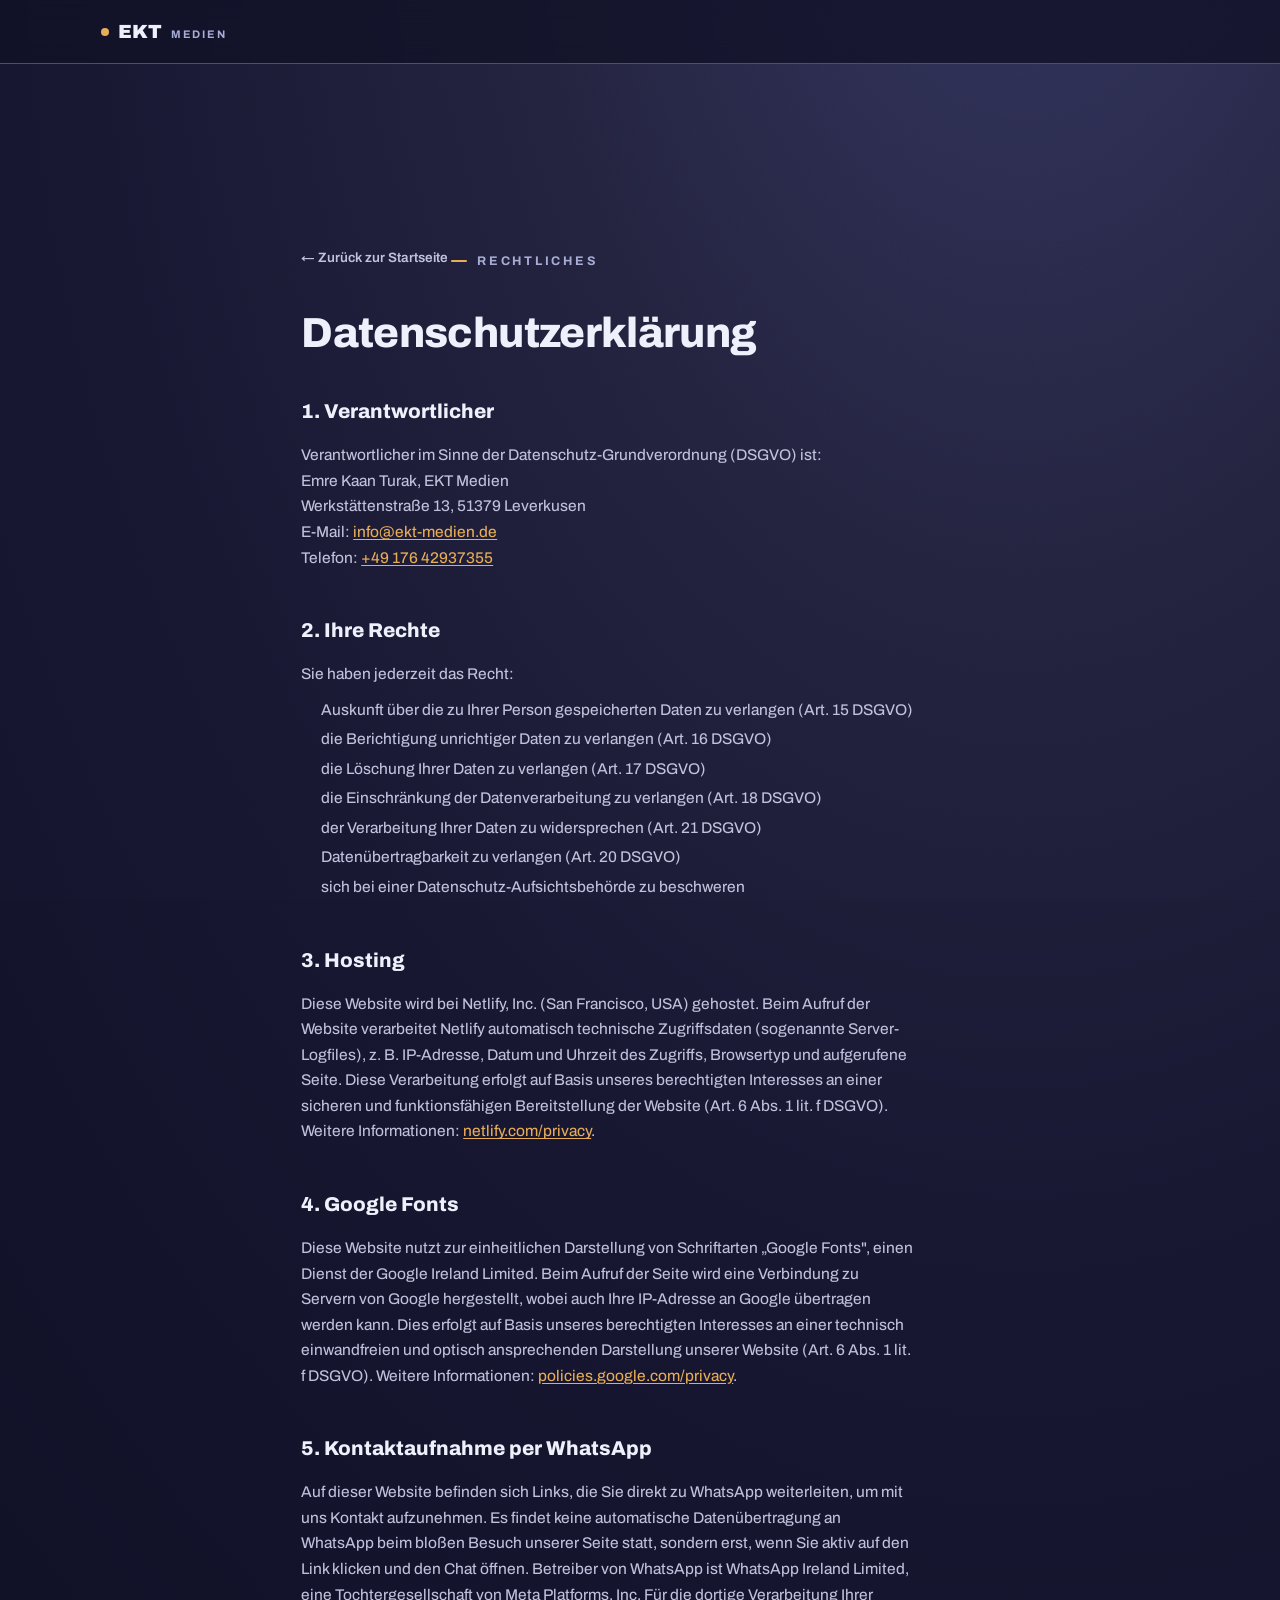
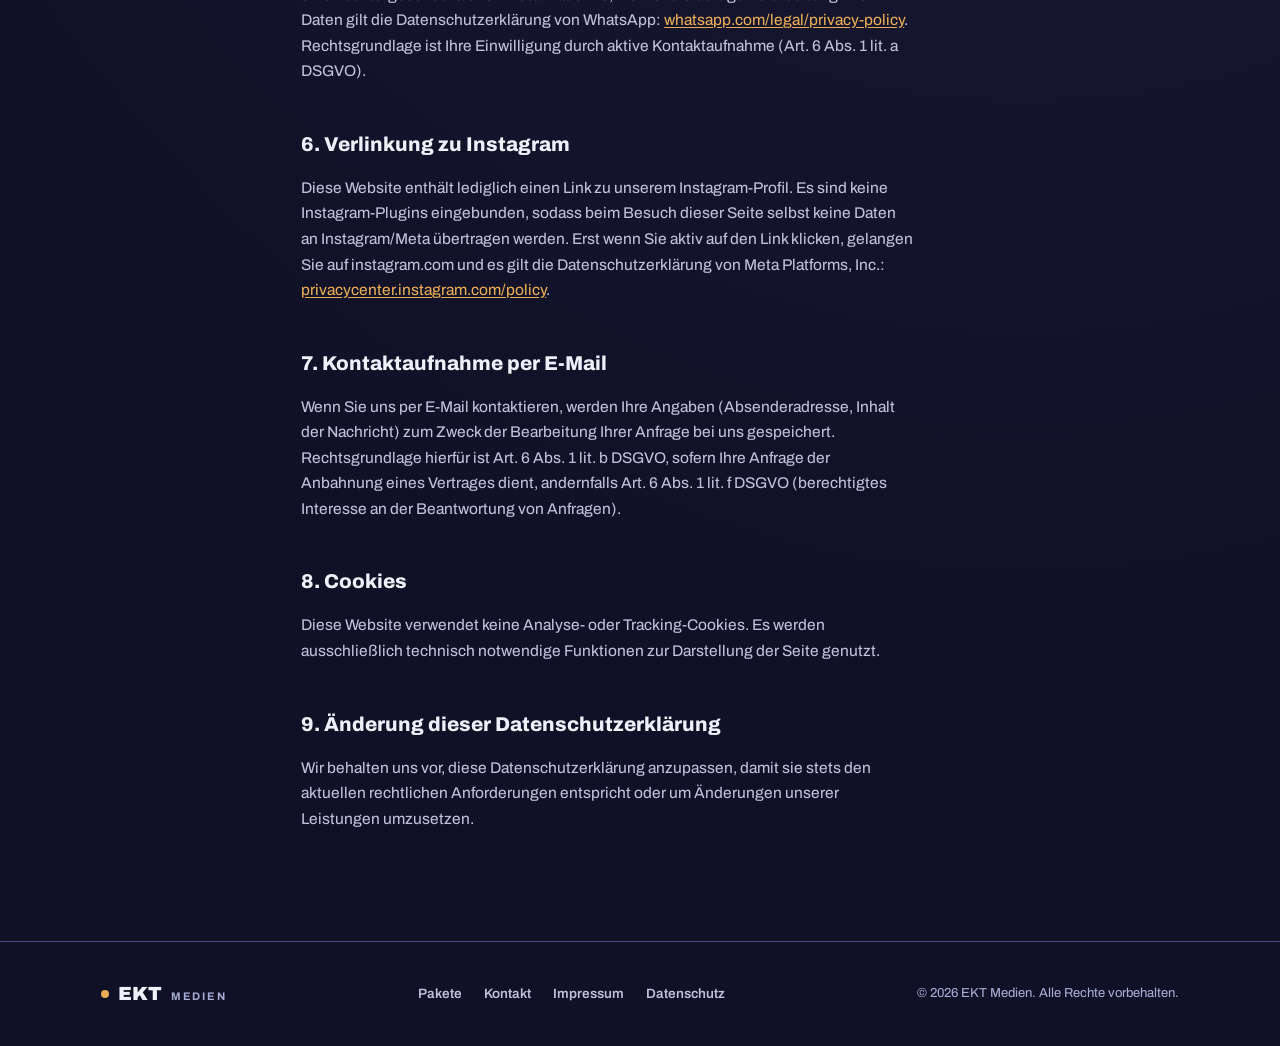
==== datenschutz.html @ eacb6e67 "Add Impressum and Datenschutzerklärung, compress videos Co-Authored-By: Claude Sonnet 5 <noreply@ant" ====
<!DOCTYPE html>
<html lang="de">
<head>
<meta charset="UTF-8">
<meta name="viewport" content="width=device-width, initial-scale=1">
<title>Datenschutzerklärung – EKT Medien</title>
<meta name="robots" content="noindex, follow">
<link rel="preconnect" href="https://fonts.googleapis.com">
<link rel="preconnect" href="https://fonts.gstatic.com" crossorigin>
<link href="https://fonts.googleapis.com/css2?family=Archivo:wght@400;440;500;600;700;800;900&family=Archivo+Expanded:wght@700;900&display=swap" rel="stylesheet">
<link rel="stylesheet" href="brand-tokens.css">
<link rel="stylesheet" href="styles.css">
</head>
<body class="brand-bg">

<nav class="nav">
  <div class="wrap">
    <a class="brand" href="index.html#top"><span class="dot"></span><span class="name">EKT</span><span class="sub">Medien</span></a>
  </div>
</nav>

<main class="legal">
  <div class="wrap">
    <a class="back" href="index.html#top">← Zurück zur Startseite</a>
    <span class="kicker">Rechtliches</span>
    <h1 class="headline">Datenschutzerklärung</h1>

    <h2>1. Verantwortlicher</h2>
    <p>
      Verantwortlicher im Sinne der Datenschutz-Grundverordnung (DSGVO) ist:<br>
      Emre Kaan Turak, EKT Medien<br>
      Werkstättenstraße 13, 51379 Leverkusen<br>
      E-Mail: <a class="inline" href="mailto:info@ekt-medien.de">info@ekt-medien.de</a><br>
      Telefon: <a class="inline" href="tel:+4917642937355">+49 176 42937355</a>
    </p>

    <h2>2. Ihre Rechte</h2>
    <p>Sie haben jederzeit das Recht:</p>
    <ul>
      <li>Auskunft über die zu Ihrer Person gespeicherten Daten zu verlangen (Art. 15 DSGVO)</li>
      <li>die Berichtigung unrichtiger Daten zu verlangen (Art. 16 DSGVO)</li>
      <li>die Löschung Ihrer Daten zu verlangen (Art. 17 DSGVO)</li>
      <li>die Einschränkung der Datenverarbeitung zu verlangen (Art. 18 DSGVO)</li>
      <li>der Verarbeitung Ihrer Daten zu widersprechen (Art. 21 DSGVO)</li>
      <li>Datenübertragbarkeit zu verlangen (Art. 20 DSGVO)</li>
      <li>sich bei einer Datenschutz-Aufsichtsbehörde zu beschweren</li>
    </ul>

    <h2>3. Hosting</h2>
    <p>
      Diese Website wird bei Netlify, Inc. (San Francisco, USA) gehostet. Beim Aufruf der Website verarbeitet Netlify automatisch technische Zugriffsdaten (sogenannte Server-Logfiles), z. B. IP-Adresse, Datum und Uhrzeit des Zugriffs, Browsertyp und aufgerufene Seite. Diese Verarbeitung erfolgt auf Basis unseres berechtigten Interesses an einer sicheren und funktionsfähigen Bereitstellung der Website (Art. 6 Abs. 1 lit. f DSGVO). Weitere Informationen: <a class="inline" href="https://www.netlify.com/privacy/" target="_blank" rel="noopener">netlify.com/privacy</a>.
    </p>

    <h2>4. Google Fonts</h2>
    <p>
      Diese Website nutzt zur einheitlichen Darstellung von Schriftarten „Google Fonts", einen Dienst der Google Ireland Limited. Beim Aufruf der Seite wird eine Verbindung zu Servern von Google hergestellt, wobei auch Ihre IP-Adresse an Google übertragen werden kann. Dies erfolgt auf Basis unseres berechtigten Interesses an einer technisch einwandfreien und optisch ansprechenden Darstellung unserer Website (Art. 6 Abs. 1 lit. f DSGVO). Weitere Informationen: <a class="inline" href="https://policies.google.com/privacy" target="_blank" rel="noopener">policies.google.com/privacy</a>.
    </p>

    <h2>5. Kontaktaufnahme per WhatsApp</h2>
    <p>
      Auf dieser Website befinden sich Links, die Sie direkt zu WhatsApp weiterleiten, um mit uns Kontakt aufzunehmen. Es findet keine automatische Datenübertragung an WhatsApp beim bloßen Besuch unserer Seite statt, sondern erst, wenn Sie aktiv auf den Link klicken und den Chat öffnen. Betreiber von WhatsApp ist WhatsApp Ireland Limited, eine Tochtergesellschaft von Meta Platforms, Inc. Für die dortige Verarbeitung Ihrer Daten gilt die Datenschutzerklärung von WhatsApp: <a class="inline" href="https://www.whatsapp.com/legal/privacy-policy" target="_blank" rel="noopener">whatsapp.com/legal/privacy-policy</a>. Rechtsgrundlage ist Ihre Einwilligung durch aktive Kontaktaufnahme (Art. 6 Abs. 1 lit. a DSGVO).
    </p>

    <h2>6. Verlinkung zu Instagram</h2>
    <p>
      Diese Website enthält lediglich einen Link zu unserem Instagram-Profil. Es sind keine Instagram-Plugins eingebunden, sodass beim Besuch dieser Seite selbst keine Daten an Instagram/Meta übertragen werden. Erst wenn Sie aktiv auf den Link klicken, gelangen Sie auf instagram.com und es gilt die Datenschutzerklärung von Meta Platforms, Inc.: <a class="inline" href="https://privacycenter.instagram.com/policy" target="_blank" rel="noopener">privacycenter.instagram.com/policy</a>.
    </p>

    <h2>7. Kontaktaufnahme per E-Mail</h2>
    <p>
      Wenn Sie uns per E-Mail kontaktieren, werden Ihre Angaben (Absenderadresse, Inhalt der Nachricht) zum Zweck der Bearbeitung Ihrer Anfrage bei uns gespeichert. Rechtsgrundlage hierfür ist Art. 6 Abs. 1 lit. b DSGVO, sofern Ihre Anfrage der Anbahnung eines Vertrages dient, andernfalls Art. 6 Abs. 1 lit. f DSGVO (berechtigtes Interesse an der Beantwortung von Anfragen).
    </p>

    <h2>8. Cookies</h2>
    <p>
      Diese Website verwendet keine Analyse- oder Tracking-Cookies. Es werden ausschließlich technisch notwendige Funktionen zur Darstellung der Seite genutzt.
    </p>

    <h2>9. Änderung dieser Datenschutzerklärung</h2>
    <p>
      Wir behalten uns vor, diese Datenschutzerklärung anzupassen, damit sie stets den aktuellen rechtlichen Anforderungen entspricht oder um Änderungen unserer Leistungen umzusetzen.
    </p>
  </div>
</main>

<footer>
  <div class="wrap">
    <a class="brand" href="index.html#top"><span class="dot"></span><span class="name">EKT</span><span class="sub">Medien</span></a>
    <nav>
      <a href="index.html#pakete">Pakete</a>
      <a href="index.html#kontakt">Kontakt</a>
      <a href="impressum.html">Impressum</a>
      <a href="datenschutz.html">Datenschutz</a>
    </nav>
    <span class="fine">© 2026 EKT Medien. Alle Rechte vorbehalten.</span>
  </div>
</footer>

</body>
</html>
---- brand-tokens.css ----
/* ============================================================
   BRAND TOKENS — Indigo / Gold
   Schrift: Archivo (kommerziell frei, Google Fonts / OFL).
   Für den "Akira"-Look: Archivo im Expanded-Black-Schnitt
   (font-weight:900; font-stretch:125%).
   ============================================================ */

:root {
  /* --- Indigo / Blau (Basis, dunkel -> hell) --- */
  --indigo-900: #101026;  /* tiefstes Indigo, Hintergrund-Basis */
  --indigo-800: #141530;  /* dunkles Indigo */
  --indigo-700: #171732;  /* Indigo Grundton */
  --indigo-600: #23233F;  /* mittleres Indigo */
  --indigo-500: #34365F;  /* helleres Indigo (Verlauf / Glow) */
  --indigo-line: #4A4A7C; /* Rahmen / Linien / Outlines */
  --steel-blue: #A6ABD4;  /* Kicker / kleine Labels */
  --text-body:  #BFC1DB;  /* Fließtext auf Dunkel */
  --text-hi:    #EEF1FB;  /* Headline-Text / fast weiß */

  /* --- Gold / Orange (Akzent) --- */
  --gold:      #E7AC55;   /* Haupt-Akzent: Schrift, Linien, Punkte */
  --gold-dark: #C8892A;   /* Gold für helle Hintergründe (z.B. Print) */

  /* --- Split-Tone fürs Foto-Grading (Schatten -> Lichter) --- */
  --grade-shadow: #181A3C; /* rgb(24,26,60)   */
  --grade-mid:    #78788E; /* rgb(120,120,142)*/
  --grade-high:   #F2C67A; /* rgb(242,198,122)*/

  /* --- Standard-Hintergrundverlauf --- */
  --bg-gradient: radial-gradient(125% 95% at 80% -8%,
    #34365F 0%, #23233F 32%, #171732 60%, #101026 100%);
}

/* Flächen-Hintergrund */
.brand-bg {
  background: var(--bg-gradient);
  color: var(--text-hi);
}

/* Akzent-Wort ("Akira"-Gold-Element): nur auf DAS eine wichtige Wort */
.accent {
  font-family: "Archivo", sans-serif;
  font-weight: 900;
  font-stretch: 125%;          /* Expanded */
  color: var(--gold);
  text-transform: uppercase;
  letter-spacing: 0.005em;
}

/* Typo-Hierarchie */
.kicker {
  font-family: "Archivo", sans-serif;
  font-weight: 700;
  text-transform: uppercase;
  letter-spacing: 0.24em;
  color: var(--steel-blue);
}
.headline {
  font-family: "Archivo", sans-serif;
  font-weight: 800;
  letter-spacing: -0.015em;
  color: var(--text-hi);
}
.body {
  font-family: "Archivo", sans-serif;
  font-weight: 440;
  color: var(--text-body);
}

/* Faustregel: Gold sparsam. Pro Fläche idealerweise nur EIN
   Element in Gold (ein Wort / eine Linie / ein Punkt),
   alles andere in Indigo-Tönen und Weiß. */
---- styles.css ----
/* ============================================================
   EKT MEDIEN — Landingpage Styles
   Baut ausschließlich auf brand-tokens.css auf (Farben/Fonts).
   Layout, Komponenten, Spacing (8px-Raster) leben hier.
   ============================================================ */

*, *::before, *::after { box-sizing: border-box; }

html { scroll-behavior: smooth; -webkit-text-size-adjust: 100%; }

body {
  margin: 0;
  background: var(--indigo-900);
  background-image: var(--bg-gradient);
  background-attachment: fixed;
  color: var(--text-body);
  font-family: "Archivo", "Helvetica Neue", Arial, sans-serif;
  font-weight: 440;
  font-size: 16px;
  line-height: 1.65;
  -webkit-font-smoothing: antialiased;
}

/* Breaks up visible gradient banding on the dark radial background */
body::before {
  content: "";
  position: fixed;
  inset: 0;
  z-index: 999;
  pointer-events: none;
  opacity: .09;
  mix-blend-mode: overlay;
  background-image: url("data:image/svg+xml;utf8,<svg xmlns='http://www.w3.org/2000/svg'><filter id='n'><feTurbulence type='fractalNoise' baseFrequency='0.9' numOctaves='3' stitchTiles='stitch'/><feColorMatrix type='saturate' values='0'/></filter><rect width='100%25' height='100%25' filter='url(%23n)'/></svg>");
  background-size: 180px 180px;
}

img, video { max-width: 100%; display: block; }
a { color: inherit; }
ul { margin: 0; padding: 0; list-style: none; }
h1, h2, h3, h4 { margin: 0; text-wrap: balance; }
p { margin: 0; }
::selection { background: var(--gold); color: #241706; }
:focus-visible { outline: 2px solid var(--gold); outline-offset: 3px; border-radius: 4px; }

.wrap { max-width: 1180px; margin: 0 auto; padding-inline: clamp(20px, 4vw, 56px); }
section { position: relative; }

/* ===== Typo hierarchy (extends tokens with sizing) ===== */
.kicker { display: inline-flex; align-items: center; gap: 10px; font-size: 12.5px; letter-spacing: .22em; }
.kicker::before { content: ""; width: 16px; height: 2px; background: var(--gold); border-radius: 2px; flex: none; }

h1.headline { font-size: clamp(38px, 5.6vw, 66px); line-height: 1.04; margin-top: 18px; }
h2.headline { font-size: clamp(28px, 3.6vw, 44px); line-height: 1.12; margin-top: 16px; }
h3.headline { font-size: 21px; line-height: 1.25; }
h4.headline { font-size: 16.5px; line-height: 1.3; }

p.body { font-size: 16.5px; max-width: 56ch; }
.section-head p.body { margin-top: 16px; }
.lead.body { font-size: 17.5px; max-width: 50ch; margin-top: 22px; }

/* ===== Buttons ===== */
.btn {
  display: inline-flex; align-items: center; justify-content: center; gap: .55em;
  font-family: "Archivo", sans-serif; font-weight: 700; font-size: 15px;
  padding: 16px 30px; border-radius: 999px; border: 1px solid transparent;
  cursor: pointer; text-decoration: none; white-space: nowrap;
  transition: transform .18s ease, box-shadow .18s ease, background-color .18s ease, border-color .18s ease;
}
.btn:hover { transform: translateY(-1px); }
.btn-gold { background: var(--gold); color: #241706; box-shadow: 0 12px 28px -12px rgba(231,172,85,.55); }
.btn-gold:hover { background: #eec27a; }
.btn-gold.is-pulse { animation: btnPulse 2.6s ease-in-out infinite; }
.btn-gold.is-pulse:hover { animation: none; }
@keyframes btnPulse {
  0%, 100% { box-shadow: 0 12px 28px -12px rgba(231,172,85,.55), 0 0 0 0 rgba(231,172,85,.4); }
  50% { box-shadow: 0 12px 28px -12px rgba(231,172,85,.55), 0 0 0 10px rgba(231,172,85,0); }
}
.btn-ghost { background: transparent; color: var(--text-hi); border-color: var(--indigo-line); }
.btn-ghost:hover { border-color: var(--steel-blue); background: rgba(238,241,251,.06); }
.btn-block { width: 100%; }
@media (prefers-reduced-motion: reduce) { .btn-gold.is-pulse { animation: none; } }

/* ===== Nav ===== */
.nav {
  position: sticky; top: 0; z-index: 50;
  background: rgba(16, 16, 38, .78);
  backdrop-filter: blur(10px);
  border-bottom: 1px solid var(--indigo-line);
}
.nav .wrap { display: flex; align-items: center; justify-content: space-between; padding-block: 16px; }
.brand { display: flex; align-items: baseline; gap: 9px; text-decoration: none; }
.brand .dot { align-self: center; width: 8px; height: 8px; border-radius: 50%; background: var(--gold); }
.brand .name { font-family: "Archivo", sans-serif; font-weight: 900; font-size: 19px; color: var(--text-hi); letter-spacing: .01em; }
.brand .sub { font-family: "Archivo", sans-serif; font-weight: 700; font-size: 11px; letter-spacing: .16em; text-transform: uppercase; color: var(--steel-blue); }
.nav-links { display: flex; align-items: center; gap: 30px; }
.nav-links a { font-size: 14.5px; font-weight: 600; text-decoration: none; color: var(--text-body); transition: color .15s ease; }
.nav-links a:hover { color: var(--text-hi); }
.nav-cta { display: flex; align-items: center; gap: 14px; }
.nav-social { display: flex; align-items: center; gap: 8px; }
.icon-btn {
  display: inline-flex; align-items: center; justify-content: center;
  width: 38px; height: 38px; border-radius: 50%; border: 1px solid var(--indigo-line);
  color: var(--text-hi); transition: border-color .15s ease, color .15s ease, background-color .15s ease;
}
.icon-btn:hover { border-color: var(--gold); color: var(--gold); background: rgba(231,172,85,.08); }
.icon-btn svg { width: 18px; height: 18px; fill: currentColor; }
.nav-toggle { display: none; }
@media (max-width: 860px) {
  .nav-links { display: none; }
  .nav-cta .btn { display: none; }
  .nav-toggle {
    display: inline-flex; align-items: center; justify-content: center;
    width: 40px; height: 40px; border-radius: 50%; border: 1px solid var(--indigo-line);
    background: transparent; color: var(--text-hi); font-size: 18px; cursor: pointer;
  }
}

/* ===== Section shell / rhythm ===== */
.section { padding-block: clamp(64px, 9vw, 112px); }
.band-800 { background: var(--indigo-800); }
.band-700 { background: var(--indigo-700); border-block: 1px solid var(--indigo-line); }
.section-head { max-width: 640px; }
.section-head.wide { max-width: 720px; }

/* ===== Hero ===== */
.hero {
  padding-block: clamp(110px, 15vw, 150px) clamp(70px, 9vw, 110px);
  position: relative;
  background:
    radial-gradient(65% 55% at 84% -10%, rgba(242, 198, 122, .18) 0%, rgba(242, 198, 122, 0) 60%),
    radial-gradient(95% 80% at 16% -18%, var(--indigo-500) 0%, var(--indigo-600) 26%, var(--indigo-700) 48%, var(--indigo-800) 68%, var(--indigo-900) 88%);
}
.hero-content { max-width: 640px; }
.hero-cta { display: flex; flex-wrap: wrap; align-items: center; gap: 16px; margin-top: 36px; }
.hero-cta .hint { font-size: 13px; color: var(--steel-blue); }
.stat-row { display: flex; gap: clamp(20px, 4vw, 44px); margin-top: 48px; flex-wrap: wrap; }
.stat b { display: block; font-family: "Archivo", sans-serif; font-weight: 800; font-size: 26px; color: var(--text-hi); font-variant-numeric: tabular-nums; }
.stat span { font-size: 12.5px; color: var(--steel-blue); }

.reveal { opacity: 0; transform: translateY(16px); transition: opacity .7s cubic-bezier(.2,.8,.2,1), transform .7s cubic-bezier(.2,.8,.2,1); }
.reveal.is-visible { opacity: 1; transform: none; }
@media (prefers-reduced-motion: reduce) { .reveal { opacity: 1; transform: none; transition: none; } }

/* ===== Placeholder media (split-tone look) ===== */
.media-ph {
  position: relative; overflow: hidden; border-radius: 20px;
  border: 1px solid var(--indigo-line);
  background: linear-gradient(150deg, var(--grade-shadow) 0%, var(--grade-mid) 55%, var(--grade-high) 130%);
  box-shadow: 0 24px 60px -24px rgba(0,0,0,.6);
}
.media-ph::before { content: ""; position: absolute; inset: 0; background: rgba(16,16,38,.42); }
.media-ph .ph-label {
  position: relative; z-index: 1; height: 100%; display: flex; flex-direction: column;
  align-items: center; justify-content: center; gap: 12px; text-align: center; padding: 20px;
}
.media-ph .ph-label .play {
  width: 52px; height: 52px; border-radius: 50%; border: 1.5px solid rgba(238,241,251,.55);
  display: flex; align-items: center; justify-content: center; color: var(--text-hi);
}
.media-ph .ph-label strong { font-family: "Archivo", sans-serif; font-weight: 800; font-size: 13.5px; letter-spacing: .04em; text-transform: uppercase; color: var(--text-hi); }
.media-ph .ph-label span { font-size: 12px; color: rgba(238,241,251,.75); max-width: 24ch; }

/* ===== Logo strip ===== */
.clients { border-top: 1px solid var(--indigo-line); border-bottom: 1px solid var(--indigo-line); }
.clients .wrap { padding-block: 34px; }
.clients .kicker { display: flex; margin-bottom: 26px; }
.logo-row { display: grid; grid-template-columns: repeat(4, 1fr); gap: 28px 32px; align-items: center; justify-items: center; }
@media (max-width: 860px) { .logo-row { grid-template-columns: repeat(3, 1fr); gap: 24px; } }
@media (max-width: 520px) { .logo-row { grid-template-columns: repeat(2, 1fr); gap: 22px; } }
.logo-item {
  width: auto; height: auto; max-width: 130px; max-height: 26px; object-fit: contain;
  filter: grayscale(1) brightness(0) invert(1);
  opacity: .5; transition: opacity .2s ease;
}
.logo-item--tall { max-height: 46px; }
.logo-item:hover { opacity: .9; }

/* ===== Problem ===== */
.problem-grid { display: grid; grid-template-columns: 1fr 1fr; gap: clamp(28px, 5vw, 64px); margin-top: 44px; align-items: start; }
@media (max-width: 860px) { .problem-grid { grid-template-columns: 1fr; } }
.problem-copy .bridge { margin-top: 22px; font-weight: 700; color: var(--text-hi); font-size: 17px; padding-left: 16px; border-left: 2px solid var(--gold); }
.pain-list { display: flex; flex-direction: column; gap: 2px; }
.pain-list li { display: flex; align-items: flex-start; gap: 14px; padding: 16px 4px; border-bottom: 1px solid var(--indigo-line); font-size: 15.5px; }
.pain-list li:first-child { border-top: 1px solid var(--indigo-line); }
.pain-list .x {
  flex: none; width: 20px; height: 20px; border-radius: 50%; border: 1.5px solid var(--indigo-line);
  display: flex; align-items: center; justify-content: center; margin-top: 2px; color: var(--steel-blue); font-size: 12px; font-weight: 800;
}

/* ===== Solution / model ===== */
.model-grid { display: grid; grid-template-columns: repeat(3, 1fr); gap: 2px; margin-top: 48px; background: var(--indigo-line); border: 1px solid var(--indigo-line); border-radius: 22px; overflow: hidden; }
@media (max-width: 860px) { .model-grid { grid-template-columns: 1fr; } }
.model-item { background: var(--indigo-800); padding: clamp(26px, 3vw, 36px); }
.model-item .num { font-family: "Archivo", sans-serif; font-weight: 900; font-size: 14px; color: var(--gold); letter-spacing: .04em; }
.model-item h3 { margin-top: 14px; }
.model-item p { margin-top: 10px; font-size: 15px; }

.proof-banner {
  margin-top: 46px; display: flex; align-items: center; justify-content: center; gap: clamp(16px,4vw,28px);
  flex-wrap: wrap; text-align: center; padding: clamp(28px,4vw,40px); border-radius: 22px;
  border: 1px solid var(--indigo-line); background: var(--indigo-800);
}
.proof-banner .chunk { font-family: "Archivo", sans-serif; font-weight: 900; font-size: clamp(20px,3vw,28px); color: var(--text-hi); }
.proof-banner .chunk.accent { color: var(--gold); }
.proof-banner .arrow { color: var(--steel-blue); font-size: 22px; }
.proof-note { margin-top: 18px; text-align: center; color: var(--steel-blue); font-size: 13.5px; max-width: 52ch; margin-inline: auto; }

/* ===== Formats grid ===== */
.formats-grid { display: grid; grid-template-columns: repeat(3, 1fr); gap: 20px; margin-top: 46px; }
@media (max-width: 760px) { .formats-grid { grid-template-columns: 1fr; max-width: 420px; margin-inline: auto; } }
.format-card .media-ph { aspect-ratio: 16 / 9; }
.format-card .media-ph.format-video::before { display: none; }
.format-card .media-ph video { width: 100%; height: 100%; object-fit: cover; display: block; }
.format-card h4 { margin-top: 16px; }
.format-card p { margin-top: 6px; font-size: 14px; }

/* ===== Reel carousel (auto-rotating) ===== */
.carousel-wrap { margin-top: 44px; }
.carousel {
  overflow: hidden;
  -webkit-mask-image: linear-gradient(90deg, transparent 0, black 6%, black 94%, transparent 100%);
  mask-image: linear-gradient(90deg, transparent 0, black 6%, black 94%, transparent 100%);
}
.carousel-track {
  display: flex; gap: 18px; width: max-content; padding-block: 4px;
  animation: reel-marquee 46s linear infinite;
}
.carousel:hover .carousel-track { animation-play-state: paused; }
@keyframes reel-marquee {
  from { transform: translateX(0); }
  to { transform: translateX(-50%); }
}
@media (prefers-reduced-motion: reduce) { .carousel-track { animation: none; } }
.reel-ph { flex: 0 0 auto; width: clamp(168px, 20vw, 220px); aspect-ratio: 9 / 16; }

.reel-video {
  position: relative; overflow: hidden; border-radius: 20px;
  border: 1px solid var(--indigo-line);
  background: linear-gradient(150deg, var(--grade-shadow) 0%, var(--grade-mid) 55%, var(--grade-high) 130%);
  box-shadow: 0 24px 60px -24px rgba(0,0,0,.6);
}
.reel-video video { width: 100%; height: 100%; object-fit: cover; display: block; }

/* ===== Process steps ===== */
.steps-grid { display: grid; grid-template-columns: repeat(4, 1fr); gap: 2px; margin-top: 48px; background: var(--indigo-line); border: 1px solid var(--indigo-line); border-radius: 22px; overflow: hidden; }
@media (max-width: 940px) { .steps-grid { grid-template-columns: repeat(2, 1fr); } }
@media (max-width: 560px) { .steps-grid { grid-template-columns: 1fr; } }
.step-item { background: var(--indigo-900); padding: clamp(24px, 3vw, 32px); }
.step-item .num { font-family: "Archivo", sans-serif; font-weight: 900; font-size: 14px; color: var(--gold); }
.step-item h3 { margin-top: 14px; font-size: 18px; }
.step-item p { margin-top: 10px; font-size: 14.5px; }

/* ===== Social proof ===== */
.testi-grid { display: grid; grid-template-columns: repeat(2, 1fr); gap: 20px; margin-top: 46px; }
@media (max-width: 760px) { .testi-grid { grid-template-columns: 1fr; max-width: 480px; margin-inline: auto; } }
.testi-card { background: var(--indigo-800); border: 1px solid var(--indigo-line); border-radius: 18px; padding: 26px; display: flex; flex-direction: column; gap: 16px; }
.testi-card .stars { color: var(--gold); font-size: 14px; letter-spacing: .12em; }
.testi-card p.quote { font-size: 15px; color: var(--text-hi); }
.testi-card .who { font-size: 13px; color: var(--steel-blue); }

/* ===== Plans ===== */
.plans { display: grid; grid-template-columns: repeat(3, 1fr); gap: 22px; margin-top: 52px; align-items: stretch; }
@media (max-width: 980px) { .plans { grid-template-columns: 1fr; max-width: 480px; margin-inline: auto; } }
.plan { background: var(--indigo-800); border: 1px solid var(--indigo-line); border-radius: 24px; padding: clamp(28px, 3vw, 34px); display: flex; flex-direction: column; }
.plan-feat { font-size: 12.5px; font-weight: 700; letter-spacing: .08em; text-transform: uppercase; color: var(--steel-blue); }
.plan h3 { margin-top: 10px; font-size: 22px; }
.plan .sub { color: var(--text-body); font-size: 14.5px; margin-top: 6px; }
.plan ul { margin-top: 24px; display: flex; flex-direction: column; gap: 13px; flex: 1; }
.plan li { display: flex; gap: 10px; font-size: 14.5px; line-height: 1.5; }
.plan li::before { content: "✓"; flex: none; color: var(--steel-blue); font-weight: 800; }
.plan .btn { margin-top: 26px; }
.plan.is-core {
  background: var(--indigo-900);
  border-color: var(--gold);
  box-shadow: 0 24px 60px -24px rgba(231,172,85,.35);
  transform: translateY(-10px);
  position: relative;
}
.plan.is-core li::before { color: var(--gold); }
@media (max-width: 980px) { .plan.is-core { transform: none; } }
.badge { position: absolute; top: -13px; right: 26px; background: var(--gold); color: #241706; font-size: 11.5px; font-weight: 800; letter-spacing: .04em; text-transform: uppercase; padding: 7px 15px; border-radius: 999px; }
.plans-note { margin-top: 44px; text-align: center; color: var(--steel-blue); font-size: 13.5px; }

/* ===== About ===== */
.about-grid { position: relative; display: grid; grid-template-columns: .95fr 1.05fr; gap: clamp(28px, 5vw, 64px); align-items: center; margin-top: 44px; }
@media (max-width: 900px) { .about-grid { grid-template-columns: 1fr; } }
.about-media { position: relative; z-index: 1; }
.about-media .media-ph { aspect-ratio: 9 / 16; max-width: 340px; margin-inline: auto; }
.about-media .media-ph.is-video::before { display: none; }
.about-media .media-ph video { width: 100%; height: 100%; object-fit: cover; display: block; }

.about-copy { position: relative; z-index: 1; }

.about-photo {
  position: absolute;
  top: 50%;
  width: 36%;
  aspect-ratio: 3 / 4;
  border-radius: 32px;
  object-fit: cover;
  pointer-events: none;
  z-index: 0;
  opacity: .55;
  -webkit-mask-image: radial-gradient(ellipse 62% 62% at 50% 50%, black 48%, transparent 100%);
  mask-image: radial-gradient(ellipse 62% 62% at 50% 50%, black 48%, transparent 100%);
  filter: drop-shadow(0 24px 44px rgba(0,0,0,.55));
}
.about-photo--rig { left: -26%; transform: translateY(-50%) rotate(-5deg); }
.about-photo--portrait { left: 57%; width: 40%; transform: translate(-50%, -50%) rotate(2deg); }
.about-photo--location { right: -16%; transform: translateY(-50%) rotate(5deg); }
@media (max-width: 900px) { .about-photo { display: none; } }
.about-copy p + p { margin-top: 16px; }

/* ===== FAQ ===== */
.faq-list { margin-top: 44px; border-top: 1px solid var(--indigo-line); max-width: 780px; }
details { border-bottom: 1px solid var(--indigo-line); padding-block: 20px; }
summary { cursor: pointer; list-style: none; display: flex; align-items: center; justify-content: space-between; gap: 20px; font-weight: 700; font-size: 16.5px; color: var(--text-hi); }
summary::-webkit-details-marker { display: none; }
summary .plus { flex: none; width: 26px; height: 26px; border-radius: 50%; border: 1.5px solid var(--indigo-line); display: flex; align-items: center; justify-content: center; font-size: 16px; color: var(--steel-blue); transition: transform .25s ease; }
details[open] summary .plus { transform: rotate(45deg); border-color: var(--gold); color: var(--gold); }
details p { margin-top: 14px; font-size: 15px; max-width: 62ch; }

/* ===== Mid CTA strip ===== */
.mid-cta .wrap { display: flex; align-items: center; justify-content: space-between; gap: 20px; flex-wrap: wrap; padding-block: 30px; }
.mid-cta p.headline { font-size: 19px; }
.mid-cta p.body { margin-top: 4px; font-size: 14.5px; }

/* ===== Final CTA ===== */
.final .wrap { display: flex; flex-direction: column; align-items: flex-start; gap: 26px; padding-block: clamp(72px, 10vw, 120px); }
.final h2.headline { max-width: 15ch; }
.final-cta-row { display: flex; flex-wrap: wrap; gap: 14px; }

/* ===== Footer ===== */
footer { border-top: 1px solid var(--indigo-line); }
footer .wrap { padding-block: 36px; display: flex; align-items: center; justify-content: space-between; gap: 20px; flex-wrap: wrap; }
footer .fine { color: var(--steel-blue); font-size: 13px; }
footer nav { display: flex; gap: 22px; }
footer nav a { font-size: 13.5px; color: var(--text-body); text-decoration: none; font-weight: 600; }
footer nav a:hover { color: var(--text-hi); }

/* ===== Legal pages (Impressum/Datenschutz) ===== */
.legal { padding-block: clamp(140px, 16vw, 180px) 100px; }
.legal .wrap { max-width: 780px; }
.legal h1.headline { font-size: clamp(30px, 4vw, 42px); }
.legal h2 { font-family: "Archivo", sans-serif; font-weight: 800; font-size: 20px; color: var(--text-hi); margin-top: 44px; margin-bottom: 14px; }
.legal h2:first-of-type { margin-top: 40px; }
.legal p { color: var(--text-body); font-size: 15.5px; line-height: 1.65; margin: 10px 0; max-width: 68ch; }
.legal ul { margin: 10px 0; padding-left: 20px; color: var(--text-body); font-size: 15.5px; line-height: 1.65; }
.legal li { margin: 4px 0; }
.legal a.inline { color: var(--gold); text-decoration: underline; text-underline-offset: 2px; }
.legal .back { display: inline-flex; align-items: center; gap: 8px; font-size: 13.5px; font-weight: 600; color: var(--text-body); text-decoration: none; margin-bottom: 24px; }
.legal .back:hover { color: var(--text-hi); }

/* ===== Mobile nav drawer ===== */
.mobile-drawer {
  position: fixed; inset: 0; z-index: 60; background: rgba(10,10,27,.92); backdrop-filter: blur(6px);
  display: flex; flex-direction: column; align-items: center; justify-content: center; gap: 28px;
  opacity: 0; pointer-events: none; transition: opacity .25s ease;
}
.mobile-drawer.is-open { opacity: 1; pointer-events: auto; }
.mobile-drawer a { font-family: "Archivo", sans-serif; font-weight: 800; font-size: 22px; color: var(--text-hi); text-decoration: none; }
.mobile-drawer .btn { white-space: normal; text-align: center; max-width: 82vw; }
.mobile-drawer .nav-social { gap: 16px; }
.mobile-drawer .icon-btn { width: 46px; height: 46px; }
.mobile-drawer .icon-btn svg { width: 22px; height: 22px; }
.mobile-drawer .close { position: absolute; top: 22px; right: 22px; width: 40px; height: 40px; border-radius: 50%; border: 1px solid var(--indigo-line); background: transparent; color: var(--text-hi); font-size: 18px; cursor: pointer; }
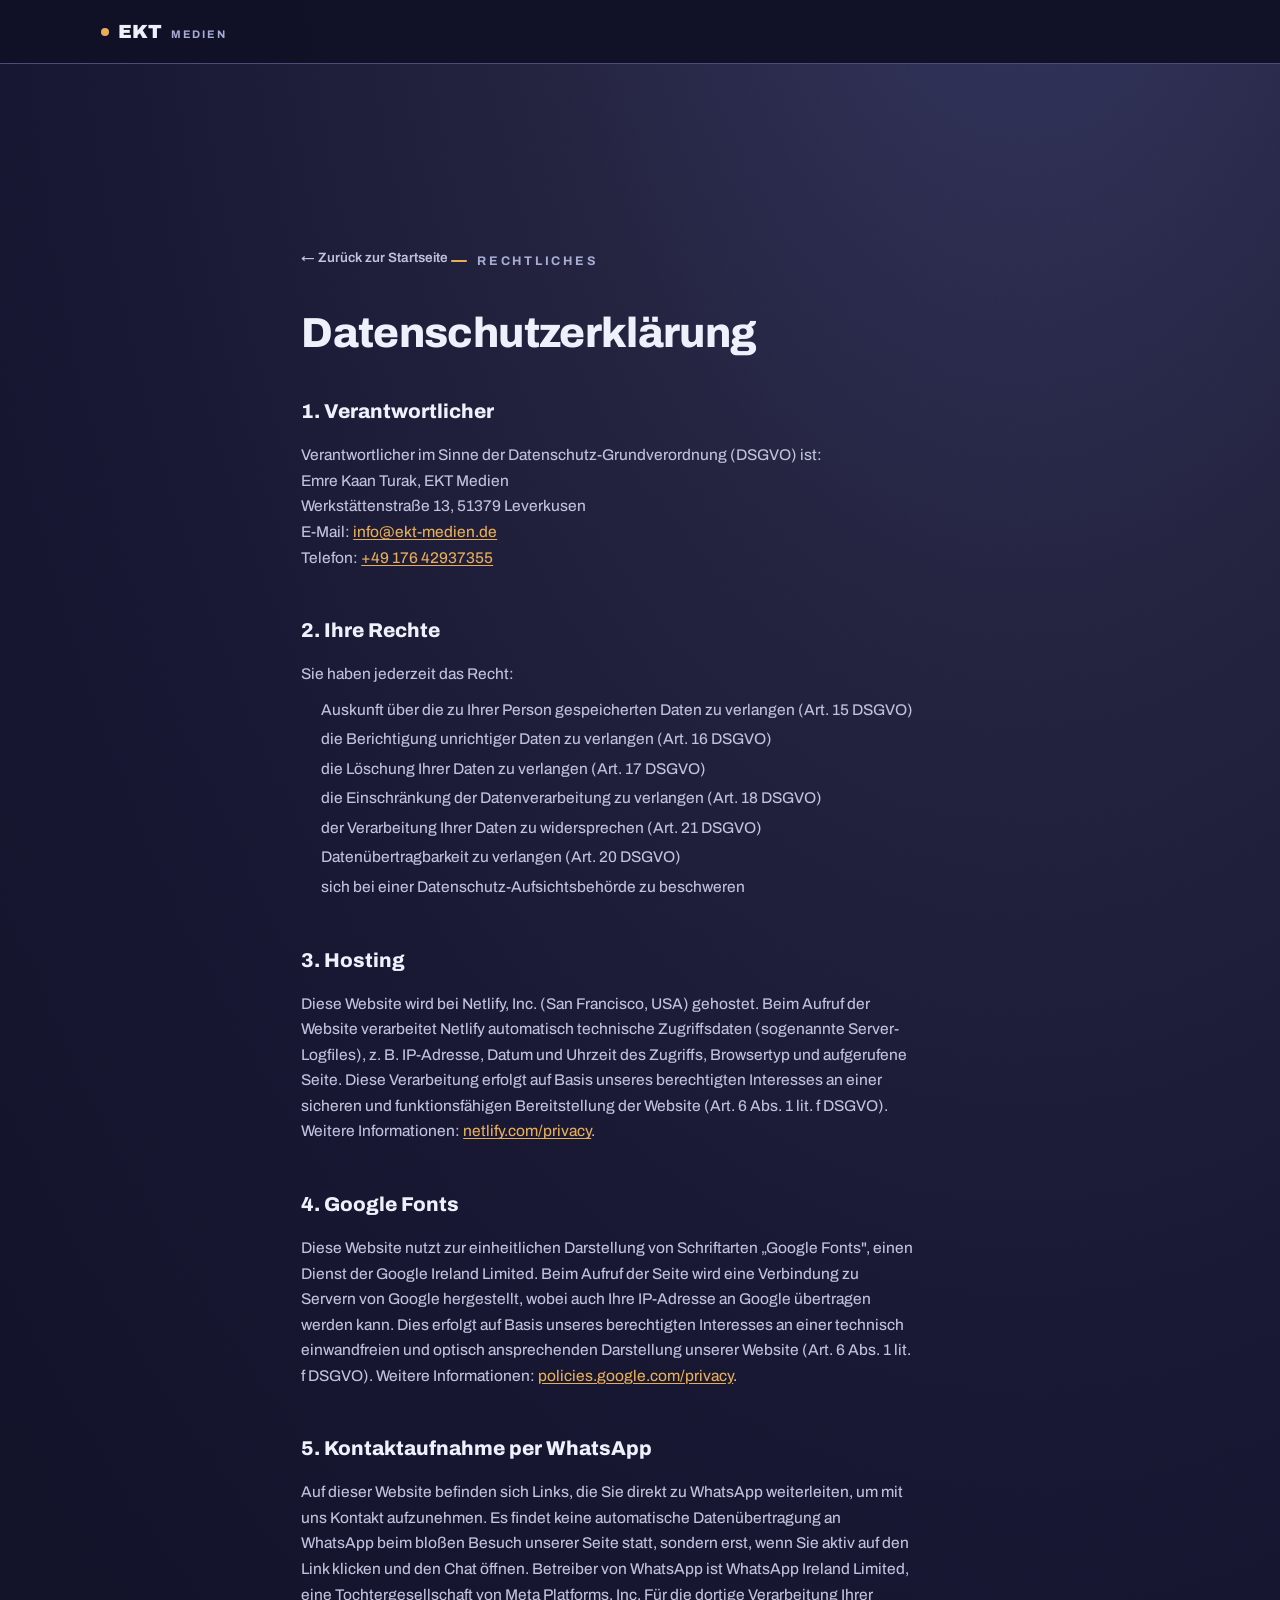
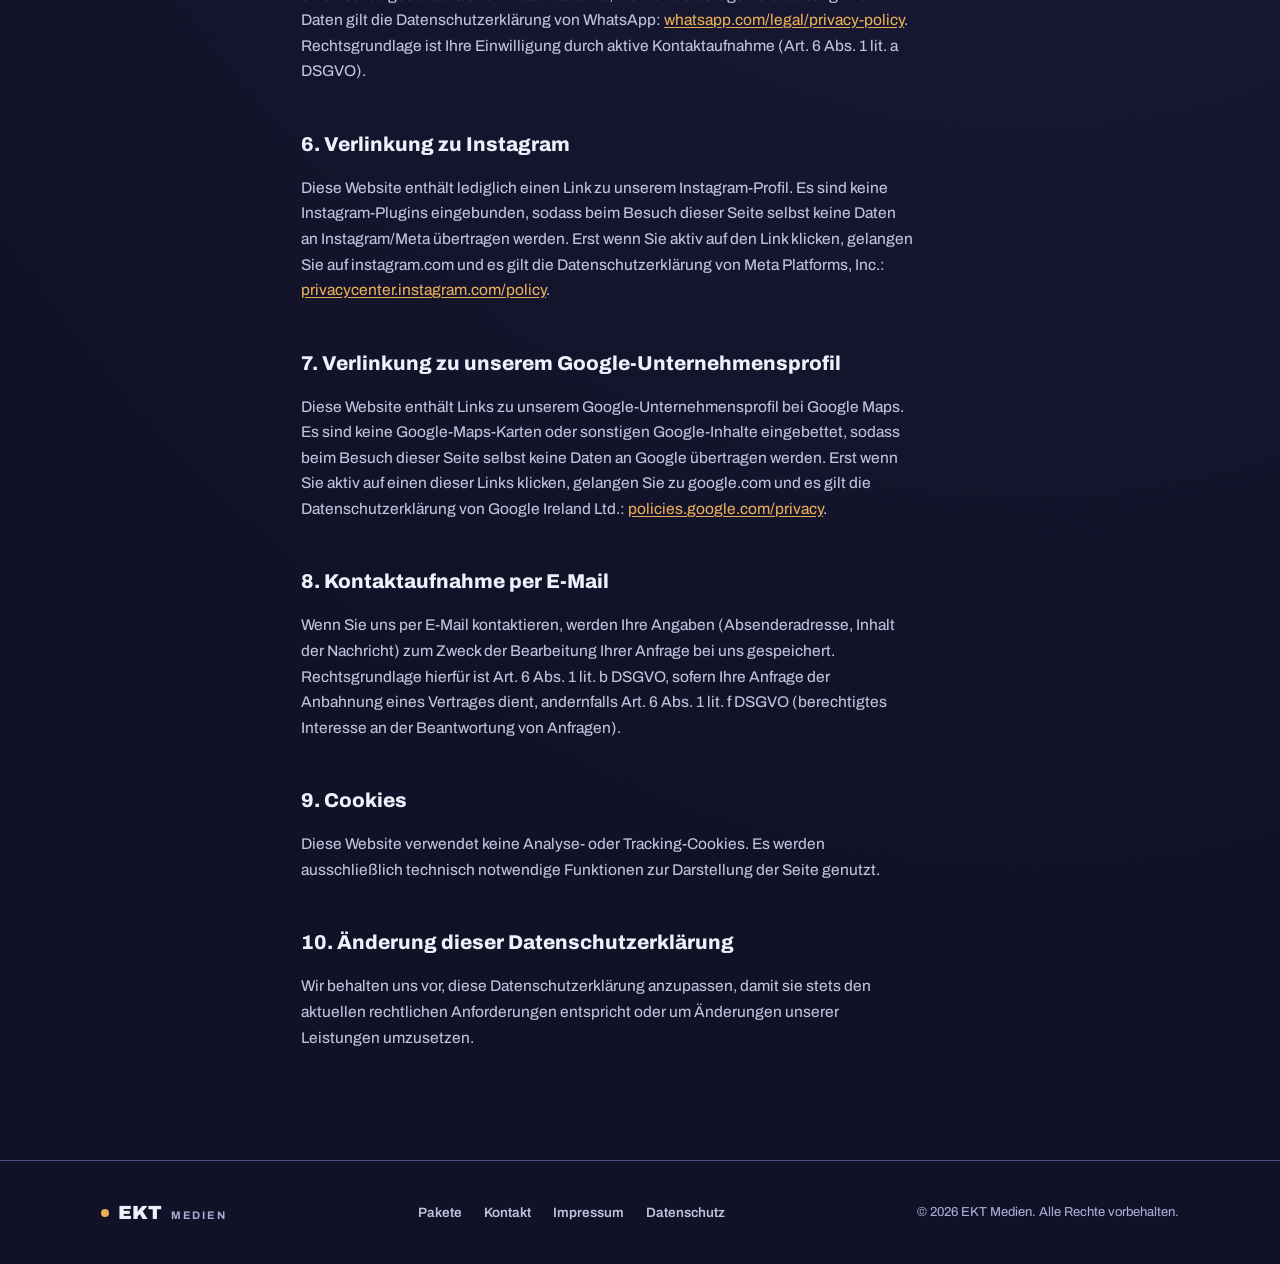
==== commit b5435f46: "Google-Unternehmensprofil verlinken + Entity-Signale im Schema - JSON-LD: alternateName "EKT-Medien"" ====
--- a/datenschutz.html
+++ b/datenschutz.html
@@ -66,17 +66,22 @@
       Diese Website enthält lediglich einen Link zu unserem Instagram-Profil. Es sind keine Instagram-Plugins eingebunden, sodass beim Besuch dieser Seite selbst keine Daten an Instagram/Meta übertragen werden. Erst wenn Sie aktiv auf den Link klicken, gelangen Sie auf instagram.com und es gilt die Datenschutzerklärung von Meta Platforms, Inc.: <a class="inline" href="https://privacycenter.instagram.com/policy" target="_blank" rel="noopener">privacycenter.instagram.com/policy</a>.
     </p>
 
-    <h2>7. Kontaktaufnahme per E-Mail</h2>
+    <h2>7. Verlinkung zu unserem Google-Unternehmensprofil</h2>
+    <p>
+      Diese Website enthält Links zu unserem Google-Unternehmensprofil bei Google Maps. Es sind keine Google-Maps-Karten oder sonstigen Google-Inhalte eingebettet, sodass beim Besuch dieser Seite selbst keine Daten an Google übertragen werden. Erst wenn Sie aktiv auf einen dieser Links klicken, gelangen Sie zu google.com und es gilt die Datenschutzerklärung von Google Ireland Ltd.: <a class="inline" href="https://policies.google.com/privacy" target="_blank" rel="noopener">policies.google.com/privacy</a>.
+    </p>
+
+    <h2>8. Kontaktaufnahme per E-Mail</h2>
     <p>
       Wenn Sie uns per E-Mail kontaktieren, werden Ihre Angaben (Absenderadresse, Inhalt der Nachricht) zum Zweck der Bearbeitung Ihrer Anfrage bei uns gespeichert. Rechtsgrundlage hierfür ist Art. 6 Abs. 1 lit. b DSGVO, sofern Ihre Anfrage der Anbahnung eines Vertrages dient, andernfalls Art. 6 Abs. 1 lit. f DSGVO (berechtigtes Interesse an der Beantwortung von Anfragen).
     </p>
 
-    <h2>8. Cookies</h2>
+    <h2>9. Cookies</h2>
     <p>
       Diese Website verwendet keine Analyse- oder Tracking-Cookies. Es werden ausschließlich technisch notwendige Funktionen zur Darstellung der Seite genutzt.
     </p>
 
-    <h2>9. Änderung dieser Datenschutzerklärung</h2>
+    <h2>10. Änderung dieser Datenschutzerklärung</h2>
     <p>
       Wir behalten uns vor, diese Datenschutzerklärung anzupassen, damit sie stets den aktuellen rechtlichen Anforderungen entspricht oder um Änderungen unserer Leistungen umzusetzen.
     </p>
--- a/styles.css
+++ b/styles.css
@@ -10,9 +10,9 @@
 
 body {
   margin: 0;
+  position: relative;
   background: var(--indigo-900);
   background-image: var(--bg-gradient);
-  background-attachment: fixed;
   color: var(--text-body);
   font-family: "Archivo", "Helvetica Neue", Arial, sans-serif;
   font-weight: 440;
@@ -24,7 +24,7 @@
 /* Breaks up visible gradient banding on the dark radial background */
 body::before {
   content: "";
-  position: fixed;
+  position: absolute;
   inset: 0;
   z-index: 999;
   pointer-events: none;
@@ -83,8 +83,7 @@
 /* ===== Nav ===== */
 .nav {
   position: sticky; top: 0; z-index: 50;
-  background: rgba(16, 16, 38, .78);
-  backdrop-filter: blur(10px);
+  background: rgba(16, 16, 38, .97);
   border-bottom: 1px solid var(--indigo-line);
 }
 .nav .wrap { display: flex; align-items: center; justify-content: space-between; padding-block: 16px; }
@@ -126,11 +125,13 @@
 .hero {
   padding-block: clamp(110px, 15vw, 150px) clamp(70px, 9vw, 110px);
   position: relative;
+  overflow: hidden;
   background:
     radial-gradient(65% 55% at 84% -10%, rgba(242, 198, 122, .18) 0%, rgba(242, 198, 122, 0) 60%),
     radial-gradient(95% 80% at 16% -18%, var(--indigo-500) 0%, var(--indigo-600) 26%, var(--indigo-700) 48%, var(--indigo-800) 68%, var(--indigo-900) 88%);
 }
-.hero-content { max-width: 640px; }
+.hero-particles { position: absolute; inset: 0; width: 100%; height: 100%; display: block; pointer-events: none; z-index: 0; }
+.hero-content { position: relative; z-index: 1; max-width: 640px; }
 .hero-cta { display: flex; flex-wrap: wrap; align-items: center; gap: 16px; margin-top: 36px; }
 .hero-cta .hint { font-size: 13px; color: var(--steel-blue); }
 .stat-row { display: flex; gap: clamp(20px, 4vw, 44px); margin-top: 48px; flex-wrap: wrap; }
@@ -206,32 +207,34 @@
 .proof-note { margin-top: 18px; text-align: center; color: var(--steel-blue); font-size: 13.5px; max-width: 52ch; margin-inline: auto; }
 
 /* ===== Formats grid ===== */
-.formats-grid { display: grid; grid-template-columns: repeat(3, 1fr); gap: 20px; margin-top: 46px; }
-@media (max-width: 760px) { .formats-grid { grid-template-columns: 1fr; max-width: 420px; margin-inline: auto; } }
+.formats-grid { display: grid; grid-template-columns: repeat(4, 1fr); gap: 20px; margin-top: 46px; }
+@media (max-width: 940px) { .formats-grid { grid-template-columns: repeat(2, 1fr); } }
+@media (max-width: 560px) { .formats-grid { grid-template-columns: 1fr; max-width: 420px; margin-inline: auto; } }
 .format-card .media-ph { aspect-ratio: 16 / 9; }
 .format-card .media-ph.format-video::before { display: none; }
 .format-card .media-ph video { width: 100%; height: 100%; object-fit: cover; display: block; }
 .format-card h4 { margin-top: 16px; }
 .format-card p { margin-top: 6px; font-size: 14px; }
 
-/* ===== Reel carousel (auto-rotating) ===== */
+/* ===== Reel carousel (manual drag/swipe) ===== */
 .carousel-wrap { margin-top: 44px; }
 .carousel {
-  overflow: hidden;
+  overflow-x: auto;
+  overflow-y: hidden;
+  -webkit-overflow-scrolling: touch;
+  scroll-snap-type: x proximity;
+  cursor: grab;
+  scrollbar-width: none;
+  -ms-overflow-style: none;
   -webkit-mask-image: linear-gradient(90deg, transparent 0, black 6%, black 94%, transparent 100%);
   mask-image: linear-gradient(90deg, transparent 0, black 6%, black 94%, transparent 100%);
 }
+.carousel::-webkit-scrollbar { display: none; }
+.carousel.is-dragging { cursor: grabbing; scroll-snap-type: none; }
 .carousel-track {
   display: flex; gap: 18px; width: max-content; padding-block: 4px;
-  animation: reel-marquee 46s linear infinite;
-}
-.carousel:hover .carousel-track { animation-play-state: paused; }
-@keyframes reel-marquee {
-  from { transform: translateX(0); }
-  to { transform: translateX(-50%); }
-}
-@media (prefers-reduced-motion: reduce) { .carousel-track { animation: none; } }
-.reel-ph { flex: 0 0 auto; width: clamp(168px, 20vw, 220px); aspect-ratio: 9 / 16; }
+}
+.reel-ph { flex: 0 0 auto; width: clamp(168px, 20vw, 220px); aspect-ratio: 9 / 16; scroll-snap-align: start; }
 
 .reel-video {
   position: relative; overflow: hidden; border-radius: 20px;
@@ -329,6 +332,9 @@
 .final .wrap { display: flex; flex-direction: column; align-items: flex-start; gap: 26px; padding-block: clamp(72px, 10vw, 120px); }
 .final h2.headline { max-width: 15ch; }
 .final-cta-row { display: flex; flex-wrap: wrap; gap: 14px; }
+.google-proof { margin-top: 20px; }
+.google-proof a { color: var(--gold); text-decoration: underline; text-underline-offset: 2px; }
+.google-proof a:hover { text-decoration: none; }
 
 /* ===== Footer ===== */
 footer { border-top: 1px solid var(--indigo-line); }
@@ -337,6 +343,8 @@
 footer nav { display: flex; gap: 22px; }
 footer nav a { font-size: 13.5px; color: var(--text-body); text-decoration: none; font-weight: 600; }
 footer nav a:hover { color: var(--text-hi); }
+footer .footer-areas.wrap { padding-block: 20px 32px; border-top: 1px solid var(--indigo-line); display: block; }
+.footer-areas .fine { max-width: 70ch; }
 
 /* ===== Legal pages (Impressum/Datenschutz) ===== */
 .legal { padding-block: clamp(140px, 16vw, 180px) 100px; }
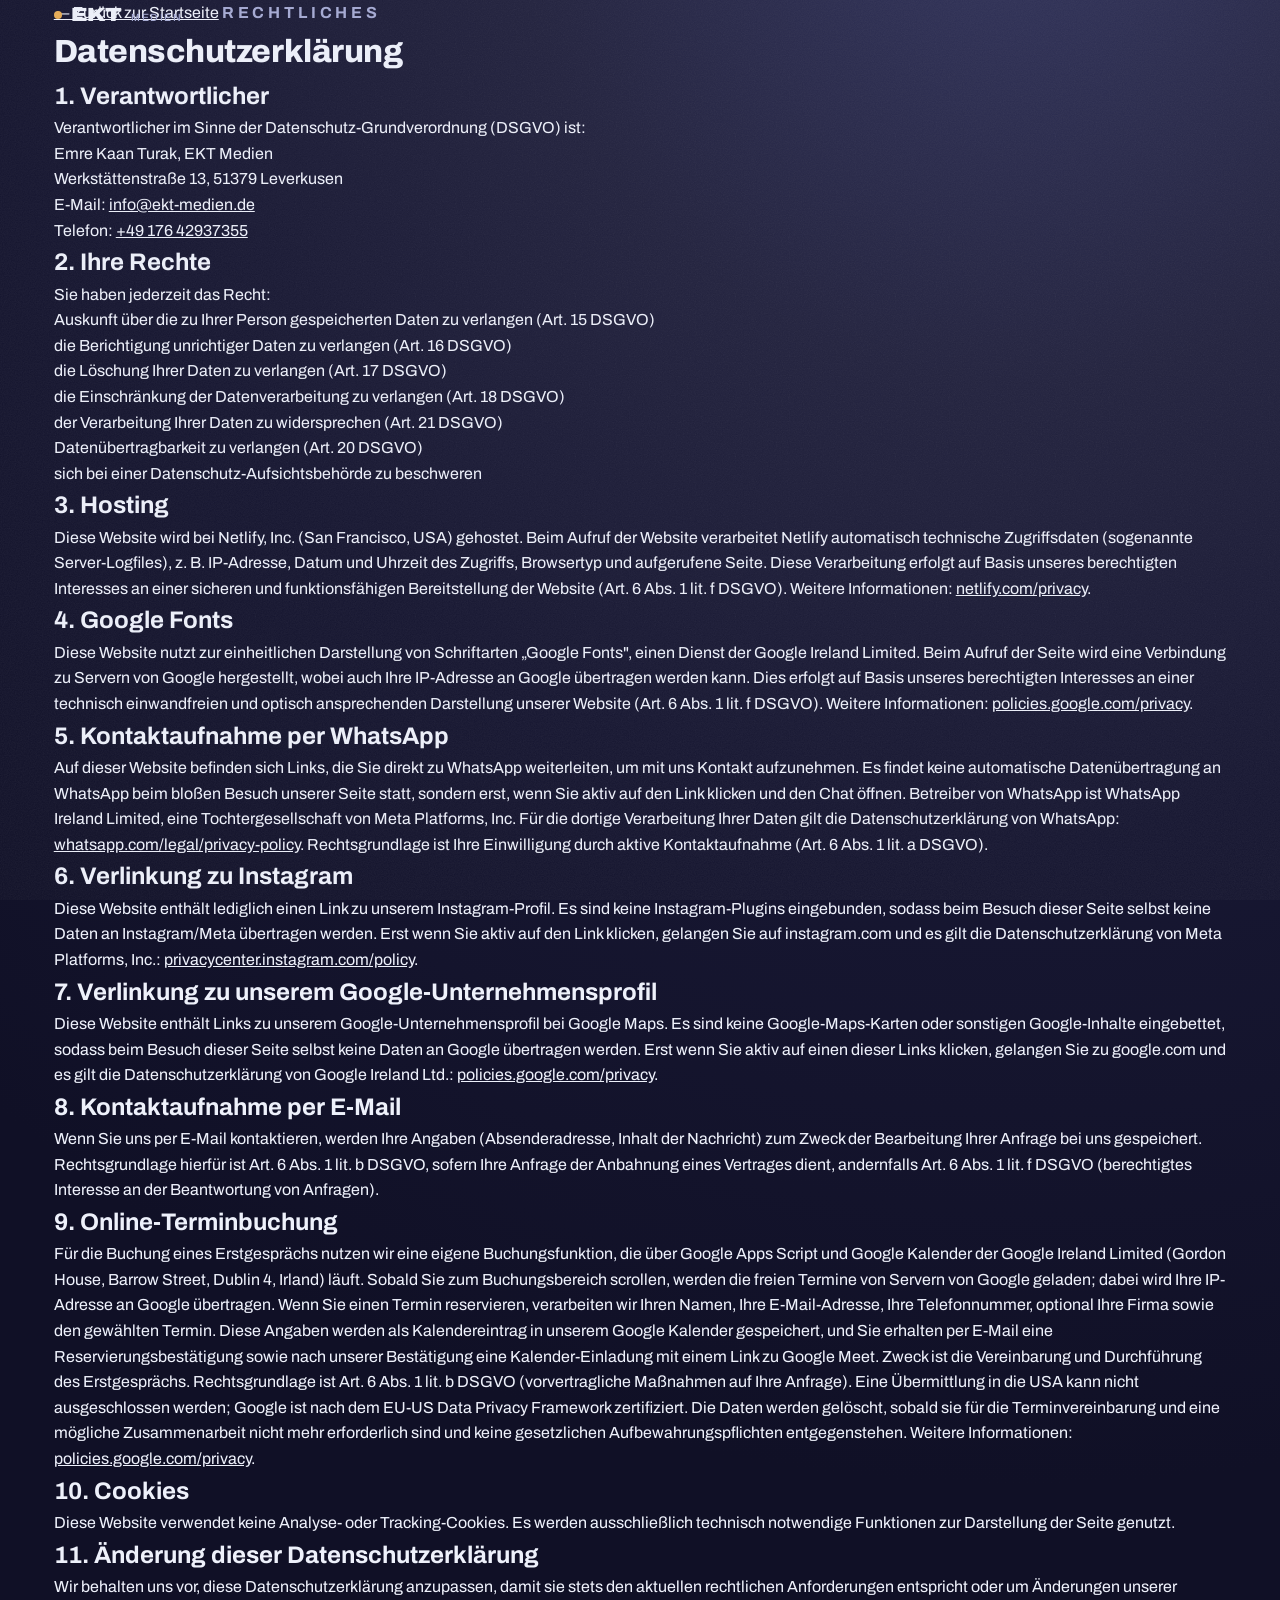
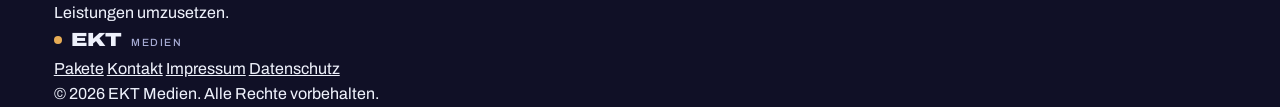
==== commit 1449022a: "Online-Terminbuchung fürs Erstgespräch (Google-Skript, Bestätigung durch Emre) - Kontakt-Bereich: Ta" ====
--- a/datenschutz.html
+++ b/datenschutz.html
@@ -76,12 +76,17 @@
       Wenn Sie uns per E-Mail kontaktieren, werden Ihre Angaben (Absenderadresse, Inhalt der Nachricht) zum Zweck der Bearbeitung Ihrer Anfrage bei uns gespeichert. Rechtsgrundlage hierfür ist Art. 6 Abs. 1 lit. b DSGVO, sofern Ihre Anfrage der Anbahnung eines Vertrages dient, andernfalls Art. 6 Abs. 1 lit. f DSGVO (berechtigtes Interesse an der Beantwortung von Anfragen).
     </p>
 
-    <h2>9. Cookies</h2>
+    <h2>9. Online-Terminbuchung</h2>
+    <p>
+      Für die Buchung eines Erstgesprächs nutzen wir eine eigene Buchungsfunktion, die über Google Apps Script und Google Kalender der Google Ireland Limited (Gordon House, Barrow Street, Dublin 4, Irland) läuft. Sobald Sie zum Buchungsbereich scrollen, werden die freien Termine von Servern von Google geladen; dabei wird Ihre IP-Adresse an Google übertragen. Wenn Sie einen Termin reservieren, verarbeiten wir Ihren Namen, Ihre E-Mail-Adresse, Ihre Telefonnummer, optional Ihre Firma sowie den gewählten Termin. Diese Angaben werden als Kalendereintrag in unserem Google Kalender gespeichert, und Sie erhalten per E-Mail eine Reservierungsbestätigung sowie nach unserer Bestätigung eine Kalender-Einladung mit einem Link zu Google Meet. Zweck ist die Vereinbarung und Durchführung des Erstgesprächs. Rechtsgrundlage ist Art. 6 Abs. 1 lit. b DSGVO (vorvertragliche Maßnahmen auf Ihre Anfrage). Eine Übermittlung in die USA kann nicht ausgeschlossen werden; Google ist nach dem EU-US Data Privacy Framework zertifiziert. Die Daten werden gelöscht, sobald sie für die Terminvereinbarung und eine mögliche Zusammenarbeit nicht mehr erforderlich sind und keine gesetzlichen Aufbewahrungspflichten entgegenstehen. Weitere Informationen: <a class="inline" href="https://policies.google.com/privacy" target="_blank" rel="noopener">policies.google.com/privacy</a>.
+    </p>
+
+    <h2>10. Cookies</h2>
     <p>
       Diese Website verwendet keine Analyse- oder Tracking-Cookies. Es werden ausschließlich technisch notwendige Funktionen zur Darstellung der Seite genutzt.
     </p>
 
-    <h2>10. Änderung dieser Datenschutzerklärung</h2>
+    <h2>11. Änderung dieser Datenschutzerklärung</h2>
     <p>
       Wir behalten uns vor, diese Datenschutzerklärung anzupassen, damit sie stets den aktuellen rechtlichen Anforderungen entspricht oder um Änderungen unserer Leistungen umzusetzen.
     </p>
--- a/styles.css
+++ b/styles.css
@@ -1,374 +1,645 @@
 /* ============================================================
-   EKT MEDIEN — Landingpage Styles
-   Baut ausschließlich auf brand-tokens.css auf (Farben/Fonts).
-   Layout, Komponenten, Spacing (8px-Raster) leben hier.
+   EKT MEDIEN — Landingpage Styles (Redesign 2026-10)
+   Farben kommen aus brand-tokens.css (Indigo / Gold).
+   Schrift: nur Archivo (Brand). Akzentwort = .accent aus brand-tokens.css
+   (Archivo Expanded-Black, Gold, Versalien), genau eins pro Headline.
    ============================================================ */
 
+:root {
+  --bg: #0A0A17;
+  --bg-2: var(--indigo-900);
+  --bg-3: var(--indigo-800);
+  --line: rgba(166, 171, 212, .13);
+  --line-2: rgba(166, 171, 212, .26);
+  --text: var(--text-hi);
+  --muted: #A3A7C9;
+  --dim: #6E7298;
+
+  --f-sans: "Archivo", "Helvetica Neue", Arial, sans-serif;
+
+  --pad: clamp(20px, 4.2vw, 64px);
+  --max: 1440px;
+  --ease: cubic-bezier(.2, .7, .1, 1);
+  --radius: 6px;
+  interpolate-size: allow-keywords;
+}
+
 *, *::before, *::after { box-sizing: border-box; }
-
-html { scroll-behavior: smooth; -webkit-text-size-adjust: 100%; }
-
+html { scroll-behavior: smooth; -webkit-text-size-adjust: 100%; overflow-x: clip; }
 body {
   margin: 0;
-  position: relative;
-  background: var(--indigo-900);
-  background-image: var(--bg-gradient);
-  color: var(--text-body);
-  font-family: "Archivo", "Helvetica Neue", Arial, sans-serif;
-  font-weight: 440;
+  background: var(--bg);
+  color: var(--muted);
+  font-family: var(--f-sans);
+  font-weight: 420;
   font-size: 16px;
-  line-height: 1.65;
+  line-height: 1.6;
   -webkit-font-smoothing: antialiased;
-}
-
-/* Breaks up visible gradient banding on the dark radial background */
-body::before {
+  -moz-osx-font-smoothing: grayscale;
+  overflow-x: clip;
+}
+/* Filmkorn über der ganzen Seite */
+body::after {
   content: "";
-  position: absolute;
-  inset: 0;
-  z-index: 999;
+  position: fixed; inset: 0;
+  z-index: 200;
   pointer-events: none;
-  opacity: .09;
-  mix-blend-mode: overlay;
-  background-image: url("data:image/svg+xml;utf8,<svg xmlns='http://www.w3.org/2000/svg'><filter id='n'><feTurbulence type='fractalNoise' baseFrequency='0.9' numOctaves='3' stitchTiles='stitch'/><feColorMatrix type='saturate' values='0'/></filter><rect width='100%25' height='100%25' filter='url(%23n)'/></svg>");
-  background-size: 180px 180px;
-}
-
+  opacity: .07;
+  background-image: url("data:image/svg+xml;utf8,<svg xmlns='http://www.w3.org/2000/svg' width='160' height='160'><filter id='n'><feTurbulence type='fractalNoise' baseFrequency='.85' numOctaves='3' stitchTiles='stitch'/><feColorMatrix type='saturate' values='0'/></filter><rect width='100%25' height='100%25' filter='url(%23n)'/></svg>");
+}
 img, video { max-width: 100%; display: block; }
 a { color: inherit; }
-ul { margin: 0; padding: 0; list-style: none; }
-h1, h2, h3, h4 { margin: 0; text-wrap: balance; }
-p { margin: 0; }
-::selection { background: var(--gold); color: #241706; }
-:focus-visible { outline: 2px solid var(--gold); outline-offset: 3px; border-radius: 4px; }
-
-.wrap { max-width: 1180px; margin: 0 auto; padding-inline: clamp(20px, 4vw, 56px); }
-section { position: relative; }
-
-/* ===== Typo hierarchy (extends tokens with sizing) ===== */
-.kicker { display: inline-flex; align-items: center; gap: 10px; font-size: 12.5px; letter-spacing: .22em; }
-.kicker::before { content: ""; width: 16px; height: 2px; background: var(--gold); border-radius: 2px; flex: none; }
-
-h1.headline { font-size: clamp(38px, 5.6vw, 66px); line-height: 1.04; margin-top: 18px; }
-h2.headline { font-size: clamp(28px, 3.6vw, 44px); line-height: 1.12; margin-top: 16px; }
-h3.headline { font-size: 21px; line-height: 1.25; }
-h4.headline { font-size: 16.5px; line-height: 1.3; }
-
-p.body { font-size: 16.5px; max-width: 56ch; }
-.section-head p.body { margin-top: 16px; }
-.lead.body { font-size: 17.5px; max-width: 50ch; margin-top: 22px; }
-
-/* ===== Buttons ===== */
+ul, ol { margin: 0; padding: 0; list-style: none; }
+h1, h2, h3, p, figure, blockquote, dl, dd { margin: 0; }
+::selection { background: var(--gold); color: var(--bg); }
+:focus-visible { outline: 2px solid var(--gold); outline-offset: 3px; border-radius: 2px; }
+
+.wrap { width: 100%; max-width: var(--max); margin-inline: auto; padding-inline: var(--pad); }
+
+/* ---------- Typo-Bausteine ---------- */
+.label {
+  font-family: var(--f-sans);
+  font-size: 11.5px;
+  font-weight: 700;
+  letter-spacing: .2em;
+  text-transform: uppercase;
+  color: var(--steel-blue);
+}
+
+.sec-head { display: grid; gap: 22px; max-width: 980px; }
+.sec-head.is-center { margin-inline: auto; text-align: center; justify-items: center; }
+.sec-num { display: inline-flex; align-items: center; gap: 10px; }
+.sec-num::before { content: ""; width: 7px; height: 7px; border-radius: 50%; background: var(--gold); }
+.sec-title {
+  font-family: var(--f-sans);
+  font-weight: 650;
+  font-size: clamp(2.3rem, 5.4vw, 5.2rem);
+  line-height: .98;
+  letter-spacing: -.035em;
+  color: var(--text);
+  text-wrap: balance;
+}
+.sec-title .accent { font-size: .86em; letter-spacing: -.01em; }
+.sec-sub { font-size: clamp(16px, 1.25vw, 18.5px); max-width: 58ch; color: var(--muted); }
+.sec-head.is-center .sec-sub { margin-inline: auto; }
+
+/* ---------- Buttons ---------- */
 .btn {
-  display: inline-flex; align-items: center; justify-content: center; gap: .55em;
-  font-family: "Archivo", sans-serif; font-weight: 700; font-size: 15px;
-  padding: 16px 30px; border-radius: 999px; border: 1px solid transparent;
-  cursor: pointer; text-decoration: none; white-space: nowrap;
-  transition: transform .18s ease, box-shadow .18s ease, background-color .18s ease, border-color .18s ease;
-}
-.btn:hover { transform: translateY(-1px); }
-.btn-gold { background: var(--gold); color: #241706; box-shadow: 0 12px 28px -12px rgba(231,172,85,.55); }
-.btn-gold:hover { background: #eec27a; }
-.btn-gold.is-pulse { animation: btnPulse 2.6s ease-in-out infinite; }
-.btn-gold.is-pulse:hover { animation: none; }
-@keyframes btnPulse {
-  0%, 100% { box-shadow: 0 12px 28px -12px rgba(231,172,85,.55), 0 0 0 0 rgba(231,172,85,.4); }
-  50% { box-shadow: 0 12px 28px -12px rgba(231,172,85,.55), 0 0 0 10px rgba(231,172,85,0); }
-}
-.btn-ghost { background: transparent; color: var(--text-hi); border-color: var(--indigo-line); }
-.btn-ghost:hover { border-color: var(--steel-blue); background: rgba(238,241,251,.06); }
+  --h: 54px;
+  position: relative;
+  display: inline-flex; align-items: center; justify-content: center; gap: 12px;
+  height: var(--h);
+  padding-inline: 26px;
+  border-radius: 999px;
+  font-family: var(--f-sans);
+  font-weight: 600;
+  font-size: 15px;
+  letter-spacing: -.005em;
+  text-decoration: none;
+  white-space: nowrap;
+  overflow: hidden;
+  isolation: isolate;
+  transition: transform .5s var(--ease), background-color .3s, color .3s, border-color .3s;
+}
+.btn svg { width: 18px; height: 18px; flex: none; transition: transform .5s var(--ease); }
+.btn svg.ico { fill: currentColor; width: 19px; height: 19px; }
+.btn:hover svg:not(.ico) { transform: translateX(4px); }
+.btn-gold { background: var(--gold); color: #120F08; }
+.btn-gold::before {
+  content: ""; position: absolute; inset: 0; z-index: -1;
+  background: #F3C47E;
+  transform: translateY(101%);
+  border-radius: inherit;
+  transition: transform .5s var(--ease);
+}
+.btn-gold:hover::before { transform: translateY(0); }
+.btn-ghost { color: var(--text); border: 1px solid var(--line-2); background: rgba(10, 10, 23, .25); backdrop-filter: blur(8px); -webkit-backdrop-filter: blur(8px); }
+.btn-ghost:hover { border-color: var(--text); }
+.btn-sm { --h: 42px; padding-inline: 18px; font-size: 13.5px; }
+.btn-lg { --h: 62px; padding-inline: 32px; font-size: 16px; }
 .btn-block { width: 100%; }
-@media (prefers-reduced-motion: reduce) { .btn-gold.is-pulse { animation: none; } }
-
-/* ===== Nav ===== */
-.nav {
-  position: sticky; top: 0; z-index: 50;
-  background: rgba(16, 16, 38, .97);
-  border-bottom: 1px solid var(--indigo-line);
-}
-.nav .wrap { display: flex; align-items: center; justify-content: space-between; padding-block: 16px; }
-.brand { display: flex; align-items: baseline; gap: 9px; text-decoration: none; }
-.brand .dot { align-self: center; width: 8px; height: 8px; border-radius: 50%; background: var(--gold); }
-.brand .name { font-family: "Archivo", sans-serif; font-weight: 900; font-size: 19px; color: var(--text-hi); letter-spacing: .01em; }
-.brand .sub { font-family: "Archivo", sans-serif; font-weight: 700; font-size: 11px; letter-spacing: .16em; text-transform: uppercase; color: var(--steel-blue); }
-.nav-links { display: flex; align-items: center; gap: 30px; }
-.nav-links a { font-size: 14.5px; font-weight: 600; text-decoration: none; color: var(--text-body); transition: color .15s ease; }
-.nav-links a:hover { color: var(--text-hi); }
-.nav-cta { display: flex; align-items: center; gap: 14px; }
-.nav-social { display: flex; align-items: center; gap: 8px; }
+.btn:active { transform: scale(.98); }
+
 .icon-btn {
   display: inline-flex; align-items: center; justify-content: center;
-  width: 38px; height: 38px; border-radius: 50%; border: 1px solid var(--indigo-line);
-  color: var(--text-hi); transition: border-color .15s ease, color .15s ease, background-color .15s ease;
-}
-.icon-btn:hover { border-color: var(--gold); color: var(--gold); background: rgba(231,172,85,.08); }
-.icon-btn svg { width: 18px; height: 18px; fill: currentColor; }
-.nav-toggle { display: none; }
+  width: 40px; height: 40px; border-radius: 50%;
+  border: 1px solid var(--line-2);
+  color: var(--text);
+  transition: border-color .3s, color .3s, background-color .3s;
+}
+.icon-btn svg { width: 16px; height: 16px; fill: currentColor; }
+.icon-btn:hover { border-color: var(--gold); color: var(--gold); }
+.nav-social { display: flex; gap: 8px; }
+
+.round-btn {
+  width: 48px; height: 48px; border-radius: 50%;
+  display: inline-flex; align-items: center; justify-content: center;
+  background: transparent; color: var(--text);
+  border: 1px solid var(--line-2); cursor: pointer;
+  transition: border-color .3s, background-color .3s, color .3s;
+}
+.round-btn svg { width: 18px; height: 18px; }
+.round-btn:hover { background: var(--text); color: var(--bg); border-color: var(--text); }
+
+/* ---------- Brand-Mark ---------- */
+.brand { display: inline-flex; align-items: baseline; gap: 9px; text-decoration: none; }
+.brand .dot { align-self: center; width: 8px; height: 8px; border-radius: 50%; background: var(--gold); }
+.brand .name { font-weight: 900; font-stretch: 125%; font-size: 19px; color: var(--text); letter-spacing: .01em; }
+.brand .sub { font-family: var(--f-sans); font-weight: 700; font-weight: 500; font-size: 10.5px; letter-spacing: .14em; text-transform: uppercase; color: var(--steel-blue); }
+
+/* ============================================================
+   NAV
+   ============================================================ */
+.nav {
+  position: fixed; inset: 0 0 auto 0; z-index: 100;
+  transition: background-color .4s, border-color .4s, transform .5s var(--ease);
+  border-bottom: 1px solid transparent;
+}
+.nav.is-scrolled {
+  background: rgba(10, 10, 23, .72);
+  backdrop-filter: blur(16px) saturate(140%);
+  -webkit-backdrop-filter: blur(16px) saturate(140%);
+  border-bottom-color: var(--line);
+}
+.nav.is-hidden { transform: translateY(-100%); }
+.nav-inner {
+  max-width: var(--max); margin-inline: auto; padding-inline: var(--pad);
+  height: 76px; display: flex; align-items: center; justify-content: space-between; gap: 24px;
+}
+.nav-links { display: flex; gap: 34px; }
+.nav-links a {
+  position: relative;
+  font-size: 14px; font-weight: 500; text-decoration: none; color: var(--muted);
+  transition: color .3s;
+}
+.nav-links a::after {
+  content: ""; position: absolute; left: 0; right: 0; bottom: -6px; height: 1px;
+  background: var(--gold); transform: scaleX(0); transform-origin: right;
+  transition: transform .5s var(--ease);
+}
+.nav-links a:hover { color: var(--text); }
+.nav-links a:hover::after { transform: scaleX(1); transform-origin: left; }
+.nav-cta { display: flex; align-items: center; gap: 14px; }
+.nav-toggle {
+  display: none; width: 44px; height: 44px; border-radius: 50%;
+  border: 1px solid var(--line-2); background: transparent; cursor: pointer;
+  position: relative; z-index: 2;
+}
+.nav-toggle span {
+  position: absolute; left: 13px; right: 13px; height: 1.5px; background: var(--text);
+  transition: transform .5s var(--ease), top .5s var(--ease);
+}
+.nav-toggle span:first-child { top: 18px; }
+.nav-toggle span:last-child { top: 25px; }
+.nav-toggle[aria-expanded="true"] span:first-child { top: 21.5px; transform: rotate(45deg); }
+.nav-toggle[aria-expanded="true"] span:last-child { top: 21.5px; transform: rotate(-45deg); }
+
+@media (max-width: 1100px) { .nav-links { display: none; } }
 @media (max-width: 860px) {
-  .nav-links { display: none; }
-  .nav-cta .btn { display: none; }
-  .nav-toggle {
-    display: inline-flex; align-items: center; justify-content: center;
-    width: 40px; height: 40px; border-radius: 50%; border: 1px solid var(--indigo-line);
-    background: transparent; color: var(--text-hi); font-size: 18px; cursor: pointer;
-  }
-}
-
-/* ===== Section shell / rhythm ===== */
-.section { padding-block: clamp(64px, 9vw, 112px); }
-.band-800 { background: var(--indigo-800); }
-.band-700 { background: var(--indigo-700); border-block: 1px solid var(--indigo-line); }
-.section-head { max-width: 640px; }
-.section-head.wide { max-width: 720px; }
-
-/* ===== Hero ===== */
+  .nav-inner { height: 66px; }
+  .nav-cta .nav-social, .nav-cta .btn { display: none; }
+  .nav-toggle { display: block; }
+}
+
+.mobile-drawer {
+  position: fixed; inset: 0; z-index: 90;
+  background: var(--bg);
+  display: flex; flex-direction: column; justify-content: space-between;
+  padding: 110px var(--pad) 32px;
+  clip-path: inset(0 0 100% 0);
+  visibility: hidden;
+  transition: clip-path .7s var(--ease), visibility 0s linear .7s;
+}
+.mobile-drawer.is-open { clip-path: inset(0 0 0 0); visibility: visible; transition: clip-path .7s var(--ease), visibility 0s; }
+.drawer-links { display: flex; flex-direction: column; }
+.drawer-links a {
+  display: flex; align-items: baseline; gap: 16px;
+  padding-block: 14px; border-bottom: 1px solid var(--line);
+  font-size: clamp(2.2rem, 10vw, 3.4rem); font-weight: 650; letter-spacing: -.04em; line-height: 1;
+  color: var(--text); text-decoration: none;
+}
+.drawer-links .label { font-size: 11px; transform: translateY(-1.1em); }
+.drawer-foot { display: grid; gap: 18px; }
+
+/* ============================================================
+   HERO
+   ============================================================ */
 .hero {
-  padding-block: clamp(110px, 15vw, 150px) clamp(70px, 9vw, 110px);
   position: relative;
+  min-height: 100svh;
+  display: flex;
   overflow: hidden;
+  background: var(--bg-2);
+}
+.hero {
   background:
-    radial-gradient(65% 55% at 84% -10%, rgba(242, 198, 122, .18) 0%, rgba(242, 198, 122, 0) 60%),
-    radial-gradient(95% 80% at 16% -18%, var(--indigo-500) 0%, var(--indigo-600) 26%, var(--indigo-700) 48%, var(--indigo-800) 68%, var(--indigo-900) 88%);
+    radial-gradient(60% 55% at 84% -10%, rgba(242, 198, 122, .16) 0%, rgba(242, 198, 122, 0) 60%),
+    radial-gradient(95% 80% at 16% -18%, var(--indigo-500) 0%, var(--indigo-600) 26%, var(--indigo-700) 48%, var(--indigo-800) 68%, var(--indigo-900) 88%, var(--bg) 100%);
 }
 .hero-particles { position: absolute; inset: 0; width: 100%; height: 100%; display: block; pointer-events: none; z-index: 0; }
-.hero-content { position: relative; z-index: 1; max-width: 640px; }
-.hero-cta { display: flex; flex-wrap: wrap; align-items: center; gap: 16px; margin-top: 36px; }
-.hero-cta .hint { font-size: 13px; color: var(--steel-blue); }
-.stat-row { display: flex; gap: clamp(20px, 4vw, 44px); margin-top: 48px; flex-wrap: wrap; }
-.stat b { display: block; font-family: "Archivo", sans-serif; font-weight: 800; font-size: 26px; color: var(--text-hi); font-variant-numeric: tabular-nums; }
-.stat span { font-size: 12.5px; color: var(--steel-blue); }
-
-.reveal { opacity: 0; transform: translateY(16px); transition: opacity .7s cubic-bezier(.2,.8,.2,1), transform .7s cubic-bezier(.2,.8,.2,1); }
-.reveal.is-visible { opacity: 1; transform: none; }
-@media (prefers-reduced-motion: reduce) { .reveal { opacity: 1; transform: none; transition: none; } }
-
-/* ===== Placeholder media (split-tone look) ===== */
-.media-ph {
-  position: relative; overflow: hidden; border-radius: 20px;
-  border: 1px solid var(--indigo-line);
-  background: linear-gradient(150deg, var(--grade-shadow) 0%, var(--grade-mid) 55%, var(--grade-high) 130%);
-  box-shadow: 0 24px 60px -24px rgba(0,0,0,.6);
-}
-.media-ph::before { content: ""; position: absolute; inset: 0; background: rgba(16,16,38,.42); }
-.media-ph .ph-label {
-  position: relative; z-index: 1; height: 100%; display: flex; flex-direction: column;
-  align-items: center; justify-content: center; gap: 12px; text-align: center; padding: 20px;
-}
-.media-ph .ph-label .play {
-  width: 52px; height: 52px; border-radius: 50%; border: 1.5px solid rgba(238,241,251,.55);
-  display: flex; align-items: center; justify-content: center; color: var(--text-hi);
-}
-.media-ph .ph-label strong { font-family: "Archivo", sans-serif; font-weight: 800; font-size: 13.5px; letter-spacing: .04em; text-transform: uppercase; color: var(--text-hi); }
-.media-ph .ph-label span { font-size: 12px; color: rgba(238,241,251,.75); max-width: 24ch; }
-
-/* ===== Logo strip ===== */
-.clients { border-top: 1px solid var(--indigo-line); border-bottom: 1px solid var(--indigo-line); }
-.clients .wrap { padding-block: 34px; }
-.clients .kicker { display: flex; margin-bottom: 26px; }
-.logo-row { display: grid; grid-template-columns: repeat(4, 1fr); gap: 28px 32px; align-items: center; justify-items: center; }
-@media (max-width: 860px) { .logo-row { grid-template-columns: repeat(3, 1fr); gap: 24px; } }
-@media (max-width: 520px) { .logo-row { grid-template-columns: repeat(2, 1fr); gap: 22px; } }
+.hero-inner {
+  position: relative; z-index: 1;
+  min-height: 100svh;
+  display: flex; flex-direction: column; justify-content: flex-end;
+  padding-top: 160px; padding-bottom: 40px;
+}
+.hero-top {
+  position: absolute; top: 104px; left: var(--pad); right: var(--pad);
+  display: flex; justify-content: space-between; gap: 20px;
+  opacity: 0; animation: fadeIn 1s .9s forwards;
+}
+@keyframes fadeIn { to { opacity: 1; } }
+
+.hero-title {
+  font-weight: 650;
+  font-size: clamp(2.9rem, 8.6vw, 9.6rem);
+  line-height: .9;
+  letter-spacing: -.045em;
+  color: var(--text);
+  margin-bottom: clamp(28px, 4vw, 52px);
+}
+.hero-title .line { display: block; overflow: hidden; padding-bottom: .09em; margin-bottom: -.09em; }
+.hero-title .line > span { display: inline-block; transform: translateY(110%); animation: rise 1.25s var(--ease) forwards; }
+.hero-title .line:nth-child(2) > span { animation-delay: .12s; }
+.hero-title .accent { font-size: .86em; letter-spacing: -.01em; }
+@keyframes rise { to { transform: translateY(0); } }
+
+.hero-bottom {
+  display: flex; align-items: flex-end; justify-content: space-between; gap: 32px 48px; flex-wrap: wrap;
+  padding-bottom: 32px; border-bottom: 1px solid var(--line-2);
+  opacity: 0; animation: fadeUp 1s .55s var(--ease) forwards;
+}
+.hero-lead { max-width: 46ch; font-size: clamp(16px, 1.3vw, 18.5px); color: #C9CBE2; }
+.hero-cta { display: flex; gap: 12px; flex-wrap: wrap; }
+@keyframes fadeUp { from { opacity: 0; transform: translateY(18px); } to { opacity: 1; transform: none; } }
+
+.hero-stats {
+  display: grid; grid-template-columns: repeat(3, auto); justify-content: start; gap: 12px clamp(32px, 6vw, 96px);
+  padding-top: 22px;
+  opacity: 0; animation: fadeIn 1s .8s forwards;
+}
+.hero-stats div { display: flex; align-items: baseline; gap: 12px; }
+.hero-stats dt { font-weight: 800; font-stretch: 112%; font-size: 20px; color: var(--text); letter-spacing: -.01em; }
+.hero-stats .star { color: var(--gold); }
+.hero-stats dd { font-family: var(--f-sans); font-weight: 700; font-size: 11.5px; text-transform: uppercase; letter-spacing: .06em; color: var(--steel-blue); }
+
+@media (max-width: 860px) {
+  .hero-top { top: 84px; }
+  .hero-inner { padding-bottom: 28px; }
+  .hero-cta { width: 100%; }
+  .hero-cta .btn { flex: 1 1 100%; }
+  .hero-stats { grid-template-columns: repeat(2, auto); gap: 8px 28px; }
+  .hero-stats div { flex-direction: column; gap: 2px; }
+}
+
+/* ============================================================
+   MARQUEES
+   ============================================================ */
+.clients { padding-block: 56px 64px; border-bottom: 1px solid var(--line); }
+.clients-head { margin-bottom: 36px; }
+.marquee {
+  overflow: hidden;
+  -webkit-mask-image: linear-gradient(90deg, transparent, #000 10%, #000 90%, transparent);
+          mask-image: linear-gradient(90deg, transparent, #000 10%, #000 90%, transparent);
+}
+/* Läuft ununterbrochen: kein Pausieren bei Hover/Tap, keine Klick-/Auswahl-/Zieh-Möglichkeit */
+.marquee { pointer-events: none; user-select: none; -webkit-user-select: none; -webkit-touch-callout: none; }
+.marquee img { -webkit-user-drag: none; }
+.marquee-track { display: flex; width: max-content; animation: marquee 48s linear infinite; will-change: transform; backface-visibility: hidden; }
+@keyframes marquee { to { transform: translateX(-50%); } }
+.logo-set { display: flex; align-items: center; gap: clamp(48px, 6vw, 88px); padding-right: clamp(48px, 6vw, 88px); }
 .logo-item {
-  width: auto; height: auto; max-width: 130px; max-height: 26px; object-fit: contain;
+  width: auto; height: auto; max-width: 140px; max-height: 28px; object-fit: contain;
   filter: grayscale(1) brightness(0) invert(1);
-  opacity: .5; transition: opacity .2s ease;
-}
-.logo-item--tall { max-height: 46px; }
-.logo-item:hover { opacity: .9; }
-
-/* ===== Problem ===== */
-.problem-grid { display: grid; grid-template-columns: 1fr 1fr; gap: clamp(28px, 5vw, 64px); margin-top: 44px; align-items: start; }
-@media (max-width: 860px) { .problem-grid { grid-template-columns: 1fr; } }
-.problem-copy .bridge { margin-top: 22px; font-weight: 700; color: var(--text-hi); font-size: 17px; padding-left: 16px; border-left: 2px solid var(--gold); }
-.pain-list { display: flex; flex-direction: column; gap: 2px; }
-.pain-list li { display: flex; align-items: flex-start; gap: 14px; padding: 16px 4px; border-bottom: 1px solid var(--indigo-line); font-size: 15.5px; }
-.pain-list li:first-child { border-top: 1px solid var(--indigo-line); }
-.pain-list .x {
-  flex: none; width: 20px; height: 20px; border-radius: 50%; border: 1.5px solid var(--indigo-line);
-  display: flex; align-items: center; justify-content: center; margin-top: 2px; color: var(--steel-blue); font-size: 12px; font-weight: 800;
-}
-
-/* ===== Solution / model ===== */
-.model-grid { display: grid; grid-template-columns: repeat(3, 1fr); gap: 2px; margin-top: 48px; background: var(--indigo-line); border: 1px solid var(--indigo-line); border-radius: 22px; overflow: hidden; }
-@media (max-width: 860px) { .model-grid { grid-template-columns: 1fr; } }
-.model-item { background: var(--indigo-800); padding: clamp(26px, 3vw, 36px); }
-.model-item .num { font-family: "Archivo", sans-serif; font-weight: 900; font-size: 14px; color: var(--gold); letter-spacing: .04em; }
-.model-item h3 { margin-top: 14px; }
-.model-item p { margin-top: 10px; font-size: 15px; }
-
-.proof-banner {
-  margin-top: 46px; display: flex; align-items: center; justify-content: center; gap: clamp(16px,4vw,28px);
-  flex-wrap: wrap; text-align: center; padding: clamp(28px,4vw,40px); border-radius: 22px;
-  border: 1px solid var(--indigo-line); background: var(--indigo-800);
-}
-.proof-banner .chunk { font-family: "Archivo", sans-serif; font-weight: 900; font-size: clamp(20px,3vw,28px); color: var(--text-hi); }
-.proof-banner .chunk.accent { color: var(--gold); }
-.proof-banner .arrow { color: var(--steel-blue); font-size: 22px; }
-.proof-note { margin-top: 18px; text-align: center; color: var(--steel-blue); font-size: 13.5px; max-width: 52ch; margin-inline: auto; }
-
-/* ===== Formats grid ===== */
-.formats-grid { display: grid; grid-template-columns: repeat(4, 1fr); gap: 20px; margin-top: 46px; }
-@media (max-width: 940px) { .formats-grid { grid-template-columns: repeat(2, 1fr); } }
-@media (max-width: 560px) { .formats-grid { grid-template-columns: 1fr; max-width: 420px; margin-inline: auto; } }
-.format-card .media-ph { aspect-ratio: 16 / 9; }
-.format-card .media-ph.format-video::before { display: none; }
-.format-card .media-ph video { width: 100%; height: 100%; object-fit: cover; display: block; }
-.format-card h4 { margin-top: 16px; }
-.format-card p { margin-top: 6px; font-size: 14px; }
-
-/* ===== Reel carousel (manual drag/swipe) ===== */
-.carousel-wrap { margin-top: 44px; }
+  opacity: .55;
+}
+.logo-item--tall { max-height: 50px; }
+
+.marquee--words { margin-top: clamp(56px, 8vw, 110px); border-block: 1px solid var(--line); padding-block: 22px; }
+.marquee--words .marquee-track { animation-duration: 36s; }
+.word-set { display: flex; align-items: center; gap: clamp(28px, 4vw, 56px); padding-right: clamp(28px, 4vw, 56px); }
+.word-set span {
+  font-weight: 800; font-stretch: 125%; text-transform: uppercase;
+  font-size: clamp(2rem, 5.2vw, 4.6rem); line-height: 1; letter-spacing: -.01em;
+  color: transparent; -webkit-text-stroke: 1px rgba(238, 241, 251, .45);
+  white-space: nowrap;
+}
+.word-set span:nth-child(4n+1) { color: var(--text); -webkit-text-stroke: 0; }
+.word-set i { font-style: normal; color: var(--gold); font-size: clamp(1rem, 2vw, 1.6rem); }
+
+/* ============================================================
+   SECTIONS
+   ============================================================ */
+.section { padding-block: clamp(80px, 12vw, 170px); position: relative; }
+.section + .section { border-top: 1px solid var(--line); }
+
+/* Arbeiten */
+.work { padding-bottom: 0; overflow: hidden; }
+.work .marquee--words { border-bottom: 0; }
+.media {
+  position: relative; overflow: hidden; border-radius: var(--radius);
+  background: linear-gradient(150deg, var(--grade-shadow) 0%, #2A2B4A 60%, #3A3550 100%);
+}
+.media video { width: 100%; height: 100%; object-fit: cover; transition: transform 1.2s var(--ease); }
+
+/* Reels */
+.reels { margin-top: clamp(40px, 6vw, 80px); }
+.reels-head { display: flex; justify-content: space-between; align-items: center; margin-bottom: 26px; }
+.reels-nav { display: flex; gap: 10px; }
 .carousel {
-  overflow-x: auto;
-  overflow-y: hidden;
-  -webkit-overflow-scrolling: touch;
-  scroll-snap-type: x proximity;
-  cursor: grab;
-  scrollbar-width: none;
-  -ms-overflow-style: none;
-  -webkit-mask-image: linear-gradient(90deg, transparent 0, black 6%, black 94%, transparent 100%);
-  mask-image: linear-gradient(90deg, transparent 0, black 6%, black 94%, transparent 100%);
+  overflow-x: auto; overscroll-behavior-x: contain; scrollbar-width: none;
+  cursor: grab; scroll-snap-type: x mandatory;
+  padding-inline: max(var(--pad), calc((100vw - var(--max)) / 2 + var(--pad)));
+  scroll-padding-inline: max(var(--pad), calc((100vw - var(--max)) / 2 + var(--pad)));
 }
 .carousel::-webkit-scrollbar { display: none; }
 .carousel.is-dragging { cursor: grabbing; scroll-snap-type: none; }
-.carousel-track {
-  display: flex; gap: 18px; width: max-content; padding-block: 4px;
-}
-.reel-ph { flex: 0 0 auto; width: clamp(168px, 20vw, 220px); aspect-ratio: 9 / 16; scroll-snap-align: start; }
-
-.reel-video {
-  position: relative; overflow: hidden; border-radius: 20px;
-  border: 1px solid var(--indigo-line);
-  background: linear-gradient(150deg, var(--grade-shadow) 0%, var(--grade-mid) 55%, var(--grade-high) 130%);
-  box-shadow: 0 24px 60px -24px rgba(0,0,0,.6);
-}
-.reel-video video { width: 100%; height: 100%; object-fit: cover; display: block; }
-
-/* ===== Process steps ===== */
-.steps-grid { display: grid; grid-template-columns: repeat(4, 1fr); gap: 2px; margin-top: 48px; background: var(--indigo-line); border: 1px solid var(--indigo-line); border-radius: 22px; overflow: hidden; }
-@media (max-width: 940px) { .steps-grid { grid-template-columns: repeat(2, 1fr); } }
-@media (max-width: 560px) { .steps-grid { grid-template-columns: 1fr; } }
-.step-item { background: var(--indigo-900); padding: clamp(24px, 3vw, 32px); }
-.step-item .num { font-family: "Archivo", sans-serif; font-weight: 900; font-size: 14px; color: var(--gold); }
-.step-item h3 { margin-top: 14px; font-size: 18px; }
-.step-item p { margin-top: 10px; font-size: 14.5px; }
-
-/* ===== Social proof ===== */
-.testi-grid { display: grid; grid-template-columns: repeat(2, 1fr); gap: 20px; margin-top: 46px; }
-@media (max-width: 760px) { .testi-grid { grid-template-columns: 1fr; max-width: 480px; margin-inline: auto; } }
-.testi-card { background: var(--indigo-800); border: 1px solid var(--indigo-line); border-radius: 18px; padding: 26px; display: flex; flex-direction: column; gap: 16px; }
-.testi-card .stars { color: var(--gold); font-size: 14px; letter-spacing: .12em; }
-.testi-card p.quote { font-size: 15px; color: var(--text-hi); }
-.testi-card .who { font-size: 13px; color: var(--steel-blue); }
-
-/* ===== Plans ===== */
-.plans { display: grid; grid-template-columns: repeat(3, 1fr); gap: 22px; margin-top: 52px; align-items: stretch; }
-@media (max-width: 980px) { .plans { grid-template-columns: 1fr; max-width: 480px; margin-inline: auto; } }
-.plan { background: var(--indigo-800); border: 1px solid var(--indigo-line); border-radius: 24px; padding: clamp(28px, 3vw, 34px); display: flex; flex-direction: column; }
-.plan-feat { font-size: 12.5px; font-weight: 700; letter-spacing: .08em; text-transform: uppercase; color: var(--steel-blue); }
-.plan h3 { margin-top: 10px; font-size: 22px; }
-.plan .sub { color: var(--text-body); font-size: 14.5px; margin-top: 6px; }
-.plan ul { margin-top: 24px; display: flex; flex-direction: column; gap: 13px; flex: 1; }
-.plan li { display: flex; gap: 10px; font-size: 14.5px; line-height: 1.5; }
-.plan li::before { content: "✓"; flex: none; color: var(--steel-blue); font-weight: 800; }
-.plan .btn { margin-top: 26px; }
-.plan.is-core {
-  background: var(--indigo-900);
-  border-color: var(--gold);
-  box-shadow: 0 24px 60px -24px rgba(231,172,85,.35);
-  transform: translateY(-10px);
+.carousel.is-dragging video { pointer-events: none; }
+.carousel-track { display: flex; gap: clamp(12px, 1.4vw, 20px); width: max-content; }
+.reel {
+  position: relative; overflow: hidden; flex: none;
+  width: clamp(210px, 21vw, 320px); aspect-ratio: 9 / 16;
+  border-radius: 10px; scroll-snap-align: start;
+  background: linear-gradient(150deg, var(--grade-shadow) 0%, #2A2B4A 60%, #3A3550 100%);
+}
+.reel video { width: 100%; height: 100%; object-fit: cover; user-select: none; -webkit-user-drag: none; }
+.carousel-progress { margin-top: 28px; height: 1px; background: var(--line-2); position: relative; }
+.carousel-progress span { position: absolute; left: 0; top: 0; height: 1px; width: 20%; background: var(--text); transition: transform .2s linear; }
+
+/* Ablauf */
+.process { background: var(--bg-2); }
+.steps {
   position: relative;
-}
-.plan.is-core li::before { color: var(--gold); }
-@media (max-width: 980px) { .plan.is-core { transform: none; } }
-.badge { position: absolute; top: -13px; right: 26px; background: var(--gold); color: #241706; font-size: 11.5px; font-weight: 800; letter-spacing: .04em; text-transform: uppercase; padding: 7px 15px; border-radius: 999px; }
-.plans-note { margin-top: 44px; text-align: center; color: var(--steel-blue); font-size: 13.5px; }
-
-/* ===== About ===== */
-.about-grid { position: relative; display: grid; grid-template-columns: .95fr 1.05fr; gap: clamp(28px, 5vw, 64px); align-items: center; margin-top: 44px; }
-@media (max-width: 900px) { .about-grid { grid-template-columns: 1fr; } }
-.about-media { position: relative; z-index: 1; }
-.about-media .media-ph { aspect-ratio: 9 / 16; max-width: 340px; margin-inline: auto; }
-.about-media .media-ph.is-video::before { display: none; }
-.about-media .media-ph video { width: 100%; height: 100%; object-fit: cover; display: block; }
-
-.about-copy { position: relative; z-index: 1; }
-
+  margin-top: clamp(48px, 7vw, 96px);
+  display: grid; grid-template-columns: repeat(3, 1fr); gap: 32px;
+  padding-top: 44px;
+}
+.steps-rail { position: absolute; left: 0; right: 0; top: 7px; height: 1px; background: var(--line-2); }
+.steps-fill { position: absolute; inset: 0; background: var(--gold); transform-origin: left; transform: scaleX(var(--p, 0)); }
+.step { position: relative; display: grid; gap: 14px; align-content: start; }
+.step-dot {
+  position: absolute; top: -44px; left: 0;
+  width: 15px; height: 15px; border-radius: 50%;
+  background: var(--bg-2); border: 1px solid var(--line-2);
+  transition: background-color .4s, border-color .4s, box-shadow .4s;
+}
+.step.is-active .step-dot { background: var(--gold); border-color: var(--gold); box-shadow: 0 0 0 6px rgba(231,172,85,.15); }
+.step h3 { font-weight: 650; font-size: clamp(1.5rem, 2.2vw, 2.1rem); letter-spacing: -.035em; line-height: 1.05; color: var(--text); }
+.step p { font-size: 15.5px; max-width: 34ch; }
+@media (max-width: 900px) {
+  .steps { grid-template-columns: 1fr; gap: 32px; padding-top: 0; padding-left: 44px; }
+  .steps-rail { left: 7px; right: auto; top: 0; bottom: 0; width: 1px; height: auto; }
+  .steps-fill { transform-origin: top; transform: scaleY(var(--p, 0)); }
+  .step-dot { top: 6px; left: -44px; }
+}
+
+/* Stimmen */
+.proof-head { display: flex; justify-content: space-between; align-items: flex-end; gap: 32px; flex-wrap: wrap; }
+.gp-badge { display: flex; align-items: center; gap: 14px; text-decoration: none; }
+.gp-logo { width: 28px; height: 28px; }
+.gp-score { font-weight: 800; font-stretch: 125%; font-size: clamp(2.6rem, 4.6vw, 4rem); line-height: .85; letter-spacing: -.04em; color: var(--text); }
+.gp-meta { display: grid; gap: 4px; }
+.gp-stars { color: var(--gold); font-size: 15px; letter-spacing: .14em; }
+.gp-count { font-family: var(--f-sans); font-weight: 700; font-size: 11px; letter-spacing: .06em; text-transform: uppercase; color: var(--steel-blue); }
+.gp-badge:hover .gp-count { color: var(--gold); }
+
+.testi-row {
+  width: 100%; max-width: var(--max); margin: clamp(40px, 6vw, 80px) auto 0; padding-inline: var(--pad);
+  display: grid; grid-template-columns: repeat(3, 1fr); gap: 16px;
+}
+.testi {
+  position: relative; display: flex; flex-direction: column; justify-content: space-between; gap: 24px;
+  padding: 28px; border: 1px solid var(--line); border-radius: var(--radius); background: rgba(16,16,38,.55);
+  isolation: isolate;
+}
+.testi::before {
+  content: ""; position: absolute; inset: 0; z-index: -1; pointer-events: none; border-radius: inherit;
+  background: radial-gradient(420px circle at var(--mx, 50%) var(--my, 50%), rgba(231,172,85,.07), transparent 60%);
+  opacity: 0; transition: opacity .4s;
+}
+.testi:hover::before { opacity: 1; }
+.testi blockquote { font-size: clamp(16px, 1.25vw, 18px); line-height: 1.5; letter-spacing: -.01em; color: var(--text); font-weight: 450; }
+.testi figcaption { display: flex; align-items: center; gap: 12px; flex-wrap: wrap; font-family: var(--f-sans); font-weight: 700; font-size: 11px; letter-spacing: .05em; text-transform: uppercase; color: var(--steel-blue); }
+.testi .stars { color: var(--gold); letter-spacing: .12em; font-size: 12px; }
+.gp-mark { width: 14px; height: 14px; }
+/* Handy: Bewertungen nebeneinander zum Wischen statt untereinander */
+@media (max-width: 820px) {
+  .testi-row {
+    display: flex; overflow-x: auto; scroll-snap-type: x mandatory; scrollbar-width: none;
+    scroll-padding-inline: var(--pad); overscroll-behavior-x: contain;
+  }
+  .testi-row::-webkit-scrollbar { display: none; }
+  .testi { flex: none; width: min(84%, 380px); scroll-snap-align: start; }
+}
+
+/* Pakete */
+.plans-sec { background: var(--bg-2); }
+.plans { margin-top: clamp(40px, 6vw, 80px); display: grid; grid-template-columns: repeat(3, 1fr); gap: 16px; align-items: stretch; }
+.plan {
+  position: relative; display: flex; flex-direction: column; gap: 14px;
+  padding: clamp(24px, 2.6vw, 36px);
+  border: 1px solid var(--line-2); border-radius: 10px;
+  background: var(--bg);
+  isolation: isolate; overflow: hidden;
+}
+.plan::before {
+  content: ""; position: absolute; inset: 0; z-index: -1; pointer-events: none;
+  background: radial-gradient(380px circle at var(--mx, 50%) var(--my, 0%), rgba(231,172,85,.09), transparent 65%);
+  opacity: 0; transition: opacity .4s;
+}
+.plan:hover::before { opacity: 1; }
+.plan.is-core { border-color: rgba(231,172,85,.55); background: linear-gradient(180deg, #17172F 0%, var(--bg) 100%); }
+.plan.is-core::after { content: ""; position: absolute; left: 0; right: 0; top: 0; height: 1px; background: linear-gradient(90deg, transparent, var(--gold), transparent); }
+.plan .badge {
+  position: absolute; top: 22px; right: 22px;
+  font-family: var(--f-sans); font-weight: 700; font-size: 10.5px; text-transform: uppercase; letter-spacing: .06em;
+  color: #120F08; background: var(--gold); padding: 6px 10px; border-radius: 999px;
+}
+.plan h3 { font-weight: 650; font-size: clamp(1.6rem, 2.3vw, 2.2rem); letter-spacing: -.035em; line-height: 1.05; color: var(--text); margin-top: 10px; }
+.plan-sub { font-size: 15.5px; }
+.plan ul { margin-block: 6px 22px; border-top: 1px solid var(--line); flex: 1; align-content: start; }
+.plan li { position: relative; padding: 12px 0 12px 26px; border-bottom: 1px solid var(--line); font-size: 15px; color: #D3D5EA; }
+.plan li::before { content: ""; position: absolute; left: 0; top: 1.3em; width: 12px; height: 1px; background: var(--gold); }
+/* Kampagne & Produktion: Schnelldurchlauf der Formate (Kinoformat, Etikett folgt dem Schnitt) */
+.plan-video { aspect-ratio: 960 / 400; margin-bottom: 6px; }
+.plan-tag {
+  position: absolute; left: 10px; top: 10px;
+  font-family: var(--f-sans); font-weight: 700; font-size: 10px; letter-spacing: .06em; text-transform: uppercase;
+  color: var(--text); background: rgba(10,10,23,.6); backdrop-filter: blur(8px); -webkit-backdrop-filter: blur(8px);
+  padding: 5px 9px; border-radius: 999px;
+}
+@media (max-width: 1000px) { .plans { grid-template-columns: 1fr; max-width: 620px; } }
+
+/* Über uns */
+.about-grid { display: grid; grid-template-columns: 1fr 1fr; gap: clamp(48px, 7vw, 120px); align-items: center; }
+.about-visual { position: relative; display: flex; justify-content: center; padding-block: 40px; }
+.about-media { position: relative; z-index: 2; width: min(340px, 64%); }
+.about-media .media { aspect-ratio: 9 / 16; border-radius: 10px; box-shadow: 0 40px 80px -30px rgba(0,0,0,.7); }
 .about-photo {
-  position: absolute;
-  top: 50%;
-  width: 36%;
-  aspect-ratio: 3 / 4;
-  border-radius: 32px;
-  object-fit: cover;
-  pointer-events: none;
-  z-index: 0;
-  opacity: .55;
-  -webkit-mask-image: radial-gradient(ellipse 62% 62% at 50% 50%, black 48%, transparent 100%);
-  mask-image: radial-gradient(ellipse 62% 62% at 50% 50%, black 48%, transparent 100%);
-  filter: drop-shadow(0 24px 44px rgba(0,0,0,.55));
-}
-.about-photo--rig { left: -26%; transform: translateY(-50%) rotate(-5deg); }
-.about-photo--portrait { left: 57%; width: 40%; transform: translate(-50%, -50%) rotate(2deg); }
-.about-photo--location { right: -16%; transform: translateY(-50%) rotate(5deg); }
-@media (max-width: 900px) { .about-photo { display: none; } }
-.about-copy p + p { margin-top: 16px; }
-
-/* ===== FAQ ===== */
-.faq-list { margin-top: 44px; border-top: 1px solid var(--indigo-line); max-width: 780px; }
-details { border-bottom: 1px solid var(--indigo-line); padding-block: 20px; }
-summary { cursor: pointer; list-style: none; display: flex; align-items: center; justify-content: space-between; gap: 20px; font-weight: 700; font-size: 16.5px; color: var(--text-hi); }
+  position: absolute; z-index: 1;
+  width: 40%; aspect-ratio: 3 / 4; object-fit: cover; border-radius: 8px;
+  filter: saturate(.85);
+  box-shadow: 0 30px 60px -30px rgba(0,0,0,.7);
+}
+.about-photo--rig { left: 0; top: 4%; transform: rotate(-4deg); }
+.about-photo--location { right: 0; top: 16%; transform: rotate(4deg); }
+.about-photo--portrait { z-index: 3; right: 8%; bottom: 0; width: 30%; transform: rotate(-2deg); border: 4px solid var(--bg); }
+.about-copy { display: grid; gap: 32px; }
+.about-note { font-size: 17px; padding-left: 20px; border-left: 1px solid var(--gold); max-width: 50ch; }
+@media (max-width: 900px) {
+  .about-grid { grid-template-columns: 1fr; }
+  .about-photo { display: none; }
+  .about-media { width: min(240px, 62%); }
+  .about-visual { order: 2; padding-block: 0; }
+}
+
+/* FAQ */
+.faq { background: var(--bg-2); }
+.faq-grid { display: grid; grid-template-columns: .8fr 1.2fr; gap: clamp(40px, 6vw, 110px); align-items: start; }
+.faq-head { position: sticky; top: 120px; }
+.faq-list { border-top: 1px solid var(--line-2); }
+details { border-bottom: 1px solid var(--line-2); }
+summary {
+  cursor: pointer; list-style: none;
+  display: flex; align-items: center; justify-content: space-between; gap: 24px;
+  padding: 26px 0;
+  font-weight: 550; font-size: clamp(17px, 1.45vw, 20px); letter-spacing: -.015em; color: var(--text);
+  transition: color .3s;
+}
 summary::-webkit-details-marker { display: none; }
-summary .plus { flex: none; width: 26px; height: 26px; border-radius: 50%; border: 1.5px solid var(--indigo-line); display: flex; align-items: center; justify-content: center; font-size: 16px; color: var(--steel-blue); transition: transform .25s ease; }
-details[open] summary .plus { transform: rotate(45deg); border-color: var(--gold); color: var(--gold); }
-details p { margin-top: 14px; font-size: 15px; max-width: 62ch; }
-
-/* ===== Mid CTA strip ===== */
-.mid-cta .wrap { display: flex; align-items: center; justify-content: space-between; gap: 20px; flex-wrap: wrap; padding-block: 30px; }
-.mid-cta p.headline { font-size: 19px; }
-.mid-cta p.body { margin-top: 4px; font-size: 14.5px; }
-
-/* ===== Final CTA ===== */
-.final .wrap { display: flex; flex-direction: column; align-items: flex-start; gap: 26px; padding-block: clamp(72px, 10vw, 120px); }
-.final h2.headline { max-width: 15ch; }
-.final-cta-row { display: flex; flex-wrap: wrap; gap: 14px; }
-.google-proof { margin-top: 20px; }
-.google-proof a { color: var(--gold); text-decoration: underline; text-underline-offset: 2px; }
-.google-proof a:hover { text-decoration: none; }
-
-/* ===== Footer ===== */
-footer { border-top: 1px solid var(--indigo-line); }
-footer .wrap { padding-block: 36px; display: flex; align-items: center; justify-content: space-between; gap: 20px; flex-wrap: wrap; }
-footer .fine { color: var(--steel-blue); font-size: 13px; }
-footer nav { display: flex; gap: 22px; }
-footer nav a { font-size: 13.5px; color: var(--text-body); text-decoration: none; font-weight: 600; }
-footer nav a:hover { color: var(--text-hi); }
-footer .footer-areas.wrap { padding-block: 20px 32px; border-top: 1px solid var(--indigo-line); display: block; }
-.footer-areas .fine { max-width: 70ch; }
-
-/* ===== Legal pages (Impressum/Datenschutz) ===== */
-.legal { padding-block: clamp(140px, 16vw, 180px) 100px; }
-.legal .wrap { max-width: 780px; }
-.legal h1.headline { font-size: clamp(30px, 4vw, 42px); }
-.legal h2 { font-family: "Archivo", sans-serif; font-weight: 800; font-size: 20px; color: var(--text-hi); margin-top: 44px; margin-bottom: 14px; }
-.legal h2:first-of-type { margin-top: 40px; }
-.legal p { color: var(--text-body); font-size: 15.5px; line-height: 1.65; margin: 10px 0; max-width: 68ch; }
-.legal ul { margin: 10px 0; padding-left: 20px; color: var(--text-body); font-size: 15.5px; line-height: 1.65; }
-.legal li { margin: 4px 0; }
-.legal a.inline { color: var(--gold); text-decoration: underline; text-underline-offset: 2px; }
-.legal .back { display: inline-flex; align-items: center; gap: 8px; font-size: 13.5px; font-weight: 600; color: var(--text-body); text-decoration: none; margin-bottom: 24px; }
-.legal .back:hover { color: var(--text-hi); }
-
-/* ===== Mobile nav drawer ===== */
-.mobile-drawer {
-  position: fixed; inset: 0; z-index: 60; background: rgba(10,10,27,.92); backdrop-filter: blur(6px);
-  display: flex; flex-direction: column; align-items: center; justify-content: center; gap: 28px;
-  opacity: 0; pointer-events: none; transition: opacity .25s ease;
-}
-.mobile-drawer.is-open { opacity: 1; pointer-events: auto; }
-.mobile-drawer a { font-family: "Archivo", sans-serif; font-weight: 800; font-size: 22px; color: var(--text-hi); text-decoration: none; }
-.mobile-drawer .btn { white-space: normal; text-align: center; max-width: 82vw; }
-.mobile-drawer .nav-social { gap: 16px; }
-.mobile-drawer .icon-btn { width: 46px; height: 46px; }
-.mobile-drawer .icon-btn svg { width: 22px; height: 22px; }
-.mobile-drawer .close { position: absolute; top: 22px; right: 22px; width: 40px; height: 40px; border-radius: 50%; border: 1px solid var(--indigo-line); background: transparent; color: var(--text-hi); font-size: 18px; cursor: pointer; }
+summary:hover { color: var(--gold); }
+.plus { position: relative; flex: none; width: 34px; height: 34px; border-radius: 50%; border: 1px solid var(--line-2); transition: transform .5s var(--ease), background-color .3s, border-color .3s; }
+.plus::before, .plus::after { content: ""; position: absolute; left: 50%; top: 50%; width: 12px; height: 1.5px; background: var(--text); transform: translate(-50%, -50%); transition: transform .5s var(--ease); }
+.plus::after { transform: translate(-50%, -50%) rotate(90deg); }
+details[open] .plus { background: var(--gold); border-color: var(--gold); transform: rotate(180deg); }
+details[open] .plus::before, details[open] .plus::after { background: #120F08; }
+details[open] .plus::after { transform: translate(-50%, -50%) rotate(0deg); }
+details p { padding: 0 60px 28px 0; font-size: 16.5px; max-width: 64ch; }
+details::details-content { height: 0; overflow: clip; transition: height .5s var(--ease), content-visibility .5s allow-discrete; }
+details[open]::details-content { height: auto; }
+@media (max-width: 900px) {
+  .faq-grid { grid-template-columns: 1fr; }
+  .faq-head { position: static; }
+  details p { padding-right: 0; }
+}
+
+/* Final CTA */
+.final {
+  position: relative; overflow: hidden;
+  padding-block: clamp(120px, 16vw, 220px);
+  text-align: center;
+  border-top: 1px solid var(--line);
+}
+.final {
+  background:
+    radial-gradient(50% 60% at 50% 110%, rgba(231, 172, 85, .14) 0%, rgba(231, 172, 85, 0) 70%),
+    radial-gradient(80% 70% at 50% 0%, var(--indigo-600) 0%, var(--bg) 75%);
+}
+.final-inner { position: relative; z-index: 1; display: grid; justify-items: center; gap: 28px; }
+.final-title {
+  font-weight: 650; font-size: clamp(2.6rem, 7.6vw, 8rem); line-height: .95; letter-spacing: -.045em;
+  color: var(--text); max-width: 14ch; text-wrap: balance;
+}
+.final-title .accent { font-size: .86em; letter-spacing: -.01em; }
+.final-lead { max-width: 54ch; font-size: clamp(16px, 1.3vw, 18.5px); color: #C9CBE2; }
+.final-cta { display: flex; gap: 12px; flex-wrap: wrap; justify-content: center; margin-top: 10px; }
+.final .fine { font-size: 14px; color: var(--dim); }
+.final .fine a { color: var(--muted); }
+.final .fine a:hover { color: var(--gold); }
+.final-alt { margin-top: 12px; font-size: 14.5px; color: var(--dim); }
+.final-cta .btn { --h: 48px; font-size: 14.5px; }
+
+/* Terminbuchung */
+.booking {
+  width: 100%; max-width: 640px; text-align: left;
+  display: grid; gap: 16px;
+  padding: clamp(22px, 3vw, 36px);
+  border: 1px solid rgba(231,172,85,.45); border-radius: 12px;
+  background: linear-gradient(180deg, rgba(23,23,47,.92) 0%, rgba(10,10,23,.92) 100%);
+  backdrop-filter: blur(10px); -webkit-backdrop-filter: blur(10px);
+}
+.booking-step { display: grid; gap: 12px; }
+.booking [hidden] { display: none !important; }
+.booking-days, .booking-times { display: flex; gap: 8px; flex-wrap: wrap; margin-bottom: 10px; }
+.booking-days { flex-wrap: nowrap; overflow-x: auto; scrollbar-width: none; margin-inline: -4px; padding: 2px 4px; }
+.booking-days::-webkit-scrollbar { display: none; }
+.booking-hint { font-size: 14.5px; color: var(--dim); }
+.chip {
+  flex: none; cursor: pointer;
+  display: grid; justify-items: center; gap: 2px;
+  min-width: 74px; padding: 10px 14px; border-radius: 10px;
+  border: 1px solid var(--line-2); background: transparent; color: var(--text);
+  font-family: var(--f-sans); font-size: 15px; font-weight: 600;
+  transition: border-color .25s, background-color .25s, color .25s;
+}
+.chip small { font-size: 11px; font-weight: 700; letter-spacing: .08em; text-transform: uppercase; color: var(--steel-blue); }
+.chip:hover { border-color: var(--text); }
+.chip[aria-checked="true"] { background: var(--gold); border-color: var(--gold); color: #120F08; }
+.chip[aria-checked="true"] small { color: #120F08; }
+.booking-form { display: grid; gap: 14px; }
+.booking-chosen { color: var(--text); font-weight: 600; font-size: 16px; }
+.booking-fields { display: grid; grid-template-columns: 1fr 1fr; gap: 12px; }
+.booking-fields label { display: grid; gap: 6px; font-size: 12px; font-weight: 700; letter-spacing: .06em; text-transform: uppercase; color: var(--steel-blue); }
+.booking-fields em { font-style: normal; text-transform: none; letter-spacing: 0; font-weight: 500; color: var(--dim); }
+.booking-fields input {
+  height: 48px; padding: 0 14px; border-radius: 8px;
+  border: 1px solid var(--line-2); background: rgba(10,10,23,.6); color: var(--text);
+  font: 500 16px var(--f-sans); letter-spacing: 0; text-transform: none;
+}
+.booking-fields input:focus { outline: none; border-color: var(--gold); }
+.booking-fields input[aria-invalid="true"] { border-color: #E5484D; }
+.booking-hp { position: absolute !important; left: -9999px; width: 1px; height: 1px; overflow: hidden; }
+.booking-error { color: #FF8A8E; font-size: 14.5px; }
+.booking-note { font-size: 12.5px; color: var(--dim); }
+.booking-note a { color: var(--muted); }
+.booking-form .btn[disabled] { opacity: .6; pointer-events: none; }
+.booking-done { display: grid; justify-items: center; gap: 8px; text-align: center; padding-block: 12px; }
+.booking-check { width: 52px; height: 52px; border-radius: 50%; display: grid; place-items: center; background: var(--gold); color: #120F08; font-size: 24px; font-weight: 800; }
+.booking-done-title { font-weight: 650; font-size: 1.6rem; letter-spacing: -.03em; color: var(--text); }
+.booking-done-text { max-width: 40ch; color: #C9CBE2; }
+@media (max-width: 560px) {
+  .booking-fields { grid-template-columns: 1fr; }
+  .final-cta .btn { flex: 1; }
+}
+
+/* Footer */
+.footer { border-top: 1px solid var(--line); padding-top: 64px; overflow: hidden; }
+.footer-top { display: flex; align-items: center; justify-content: space-between; gap: 28px; flex-wrap: wrap; padding-bottom: 36px; border-bottom: 1px solid var(--line); }
+.footer-nav { display: flex; flex-wrap: wrap; gap: 10px 28px; }
+.footer-nav a { font-size: 14px; color: var(--muted); text-decoration: none; transition: color .3s; }
+.footer-nav a:hover { color: var(--text); }
+.footer-info { display: grid; gap: 8px; padding-block: 28px; font-size: 13.5px; color: var(--dim); }
+.footer-info a { color: var(--muted); text-decoration: none; }
+.footer-info a:hover { color: var(--gold); }
+.footer-info strong { color: var(--text); font-weight: 600; }
+@media (max-width: 640px) {
+  /* Größere Tap-Flächen auf dem Handy */
+  .footer-nav { display: grid; grid-template-columns: 1fr 1fr; gap: 0 20px; width: 100%; }
+  .footer-nav a { padding-block: 12px; border-bottom: 1px solid var(--line); font-size: 15px; }
+  .footer-info a { display: inline-block; padding-block: 10px; }
+  .footer-top .brand { padding-block: 8px; }
+}
+.wordmark {
+  font-weight: 900; font-stretch: 125%; text-transform: uppercase; white-space: nowrap; text-align: center;
+  font-size: 13.4vw; line-height: .78; letter-spacing: -.035em;
+  margin-top: 24px; margin-bottom: -2.2vw;
+  background: linear-gradient(180deg, rgba(238,241,251,.16) 0%, rgba(238,241,251,0) 88%);
+  -webkit-background-clip: text; background-clip: text; color: transparent;
+  user-select: none;
+}
+
+/* ============================================================
+   REVEAL
+   ============================================================ */
+.js .reveal { opacity: 0; transform: translateY(36px); transition: opacity 1s var(--ease), transform 1.1s var(--ease); transition-delay: var(--d, 0s); }
+.js .reveal.is-visible { opacity: 1; transform: none; }
+
+@media (prefers-reduced-motion: reduce) {
+  *, *::before, *::after { animation-duration: .01ms !important; animation-iteration-count: 1 !important; transition-duration: .01ms !important; }
+  /* Laufbänder sollen laut Emre immer laufen (ruhige, gleichmäßige Bewegung) */
+  .marquee-track { animation-duration: 48s !important; animation-iteration-count: infinite !important; }
+  .marquee--words .marquee-track { animation-duration: 36s !important; }
+  /* (app.js setzt die Dauer je nach Bildschirmbreite inline mit !important, das gewinnt hier) */
+  .js .reveal { opacity: 1; transform: none; }
+  html { scroll-behavior: auto; }
+}
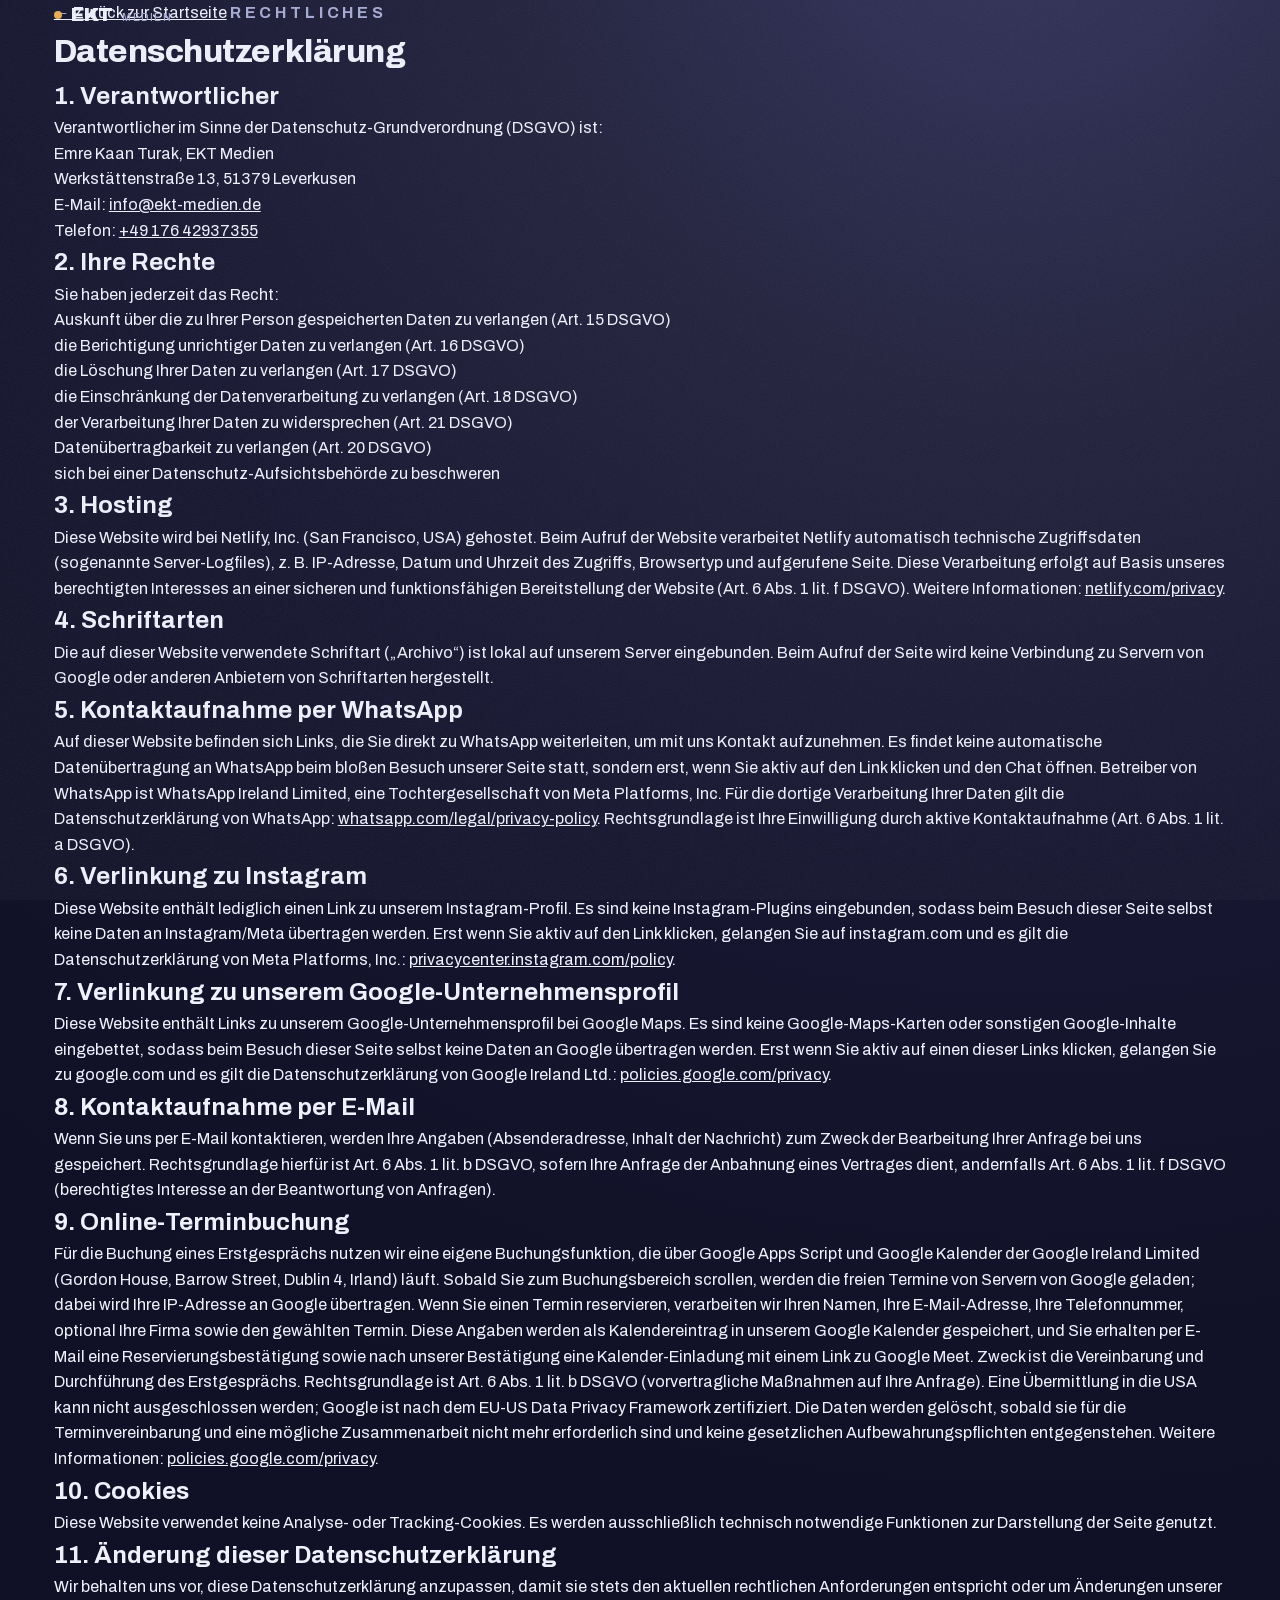
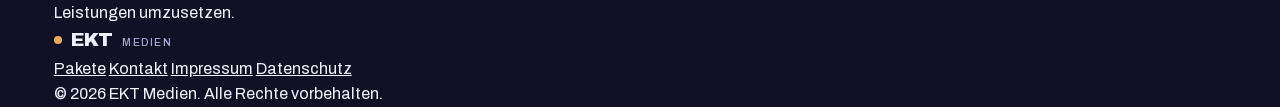
==== commit fc671a9e: "SEO + Speed: Schriften selbst gehostet, Schema erweitert, 404-Seite - Archivo lokal statt Google Fon" ====
--- a/datenschutz.html
+++ b/datenschutz.html
@@ -5,9 +5,7 @@
 <meta name="viewport" content="width=device-width, initial-scale=1">
 <title>Datenschutzerklärung – EKT Medien</title>
 <meta name="robots" content="noindex, follow">
-<link rel="preconnect" href="https://fonts.googleapis.com">
-<link rel="preconnect" href="https://fonts.gstatic.com" crossorigin>
-<link href="https://fonts.googleapis.com/css2?family=Archivo:wght@400;440;500;600;700;800;900&family=Archivo+Expanded:wght@700;900&display=swap" rel="stylesheet">
+<link rel="preload" href="assets/fonts/archivo-latin-v25.woff2" as="font" type="font/woff2" crossorigin>
 <link rel="stylesheet" href="brand-tokens.css">
 <link rel="stylesheet" href="styles.css">
 </head>
@@ -51,9 +49,9 @@
       Diese Website wird bei Netlify, Inc. (San Francisco, USA) gehostet. Beim Aufruf der Website verarbeitet Netlify automatisch technische Zugriffsdaten (sogenannte Server-Logfiles), z. B. IP-Adresse, Datum und Uhrzeit des Zugriffs, Browsertyp und aufgerufene Seite. Diese Verarbeitung erfolgt auf Basis unseres berechtigten Interesses an einer sicheren und funktionsfähigen Bereitstellung der Website (Art. 6 Abs. 1 lit. f DSGVO). Weitere Informationen: <a class="inline" href="https://www.netlify.com/privacy/" target="_blank" rel="noopener">netlify.com/privacy</a>.
     </p>
 
-    <h2>4. Google Fonts</h2>
+    <h2>4. Schriftarten</h2>
     <p>
-      Diese Website nutzt zur einheitlichen Darstellung von Schriftarten „Google Fonts", einen Dienst der Google Ireland Limited. Beim Aufruf der Seite wird eine Verbindung zu Servern von Google hergestellt, wobei auch Ihre IP-Adresse an Google übertragen werden kann. Dies erfolgt auf Basis unseres berechtigten Interesses an einer technisch einwandfreien und optisch ansprechenden Darstellung unserer Website (Art. 6 Abs. 1 lit. f DSGVO). Weitere Informationen: <a class="inline" href="https://policies.google.com/privacy" target="_blank" rel="noopener">policies.google.com/privacy</a>.
+      Die auf dieser Website verwendete Schriftart („Archivo“) ist lokal auf unserem Server eingebunden. Beim Aufruf der Seite wird keine Verbindung zu Servern von Google oder anderen Anbietern von Schriftarten hergestellt.
     </p>
 
     <h2>5. Kontaktaufnahme per WhatsApp</h2>
--- a/brand-tokens.css
+++ b/brand-tokens.css
@@ -4,6 +4,25 @@
    Für den "Akira"-Look: Archivo im Expanded-Black-Schnitt
    (font-weight:900; font-stretch:125%).
    ============================================================ */
+
+/* Archivo selbst gehostet (seit 2026-10-20, vorher Google Fonts): schneller + keine
+   IP-Übertragung an Google. Variable Schrift, eine Datei deckt 400–900 ab. */
+@font-face {
+  font-family: "Archivo";
+  font-style: normal;
+  font-weight: 400 900;
+  font-display: swap;
+  src: url("assets/fonts/archivo-latin-ext-v25.woff2") format("woff2");
+  unicode-range: U+0100-02BA, U+02BD-02C5, U+02C7-02CC, U+02CE-02D7, U+02DD-02FF, U+0304, U+0308, U+0329, U+1D00-1DBF, U+1E00-1E9F, U+1EF2-1EFF, U+2020, U+20A0-20AB, U+20AD-20C4, U+2113, U+2C60-2C7F, U+A720-A7FF;
+}
+@font-face {
+  font-family: "Archivo";
+  font-style: normal;
+  font-weight: 400 900;
+  font-display: swap;
+  src: url("assets/fonts/archivo-latin-v25.woff2") format("woff2");
+  unicode-range: U+0000-00FF, U+0131, U+0152-0153, U+02BB-02BC, U+02C6, U+02DA, U+02DC, U+0304, U+0308, U+0329, U+2000-206F, U+20AC, U+2122, U+2191, U+2193, U+2212, U+2215, U+FEFF, U+FFFD;
+}
 
 :root {
   /* --- Indigo / Blau (Basis, dunkel -> hell) --- */
--- a/styles.css
+++ b/styles.css
@@ -13,7 +13,7 @@
   --line-2: rgba(166, 171, 212, .26);
   --text: var(--text-hi);
   --muted: #A3A7C9;
-  --dim: #6E7298;
+  --dim: #767AA2;
 
   --f-sans: "Archivo", "Helvetica Neue", Arial, sans-serif;
 
@@ -283,6 +283,26 @@
 .hero-stats .star { color: var(--gold); }
 .hero-stats dd { font-family: var(--f-sans); font-weight: 700; font-size: 11.5px; text-transform: uppercase; letter-spacing: .06em; color: var(--steel-blue); }
 
+/* 3D-Tiefe im Hero (app.js setzt --hx/--hy = Maus -1…1, --hs = Scroll 0…1).
+   Headline neigt sich minimal im Raum, Text/Buttons/Zahlen liegen auf eigenen Ebenen; beim Scrollen
+   tritt die Headline leicht in die Tiefe zurück und alles blendet weich weg (kein Verschieben, sonst
+   schneidet der Hero-Rand die Zahlen unten ab). Über die Einzel-Eigenschaften `translate` und
+   `rotate`/`transform` auf Elementen ohne eigene Transform-Animation, damit die Einblend-Animationen
+   nichts überschreiben. */
+.hero-inner { opacity: calc(1 - var(--hs, 0) * .7); }
+.hero-title {
+  transform-origin: 40% 70%;
+  transform:
+    perspective(1200px)
+    rotateX(calc(var(--hy, 0) * -3.2deg))
+    rotateY(calc(var(--hx, 0) * 4.5deg))
+    translate3d(calc(var(--hx, 0) * 12px), calc(var(--hy, 0) * 8px), 0)
+    scale(calc(1 - var(--hs, 0) * .08));
+}
+.hero-bottom { translate: calc(var(--hx, 0) * 5px) calc(var(--hy, 0) * 3px); }
+.hero-stats { translate: calc(var(--hx, 0) * 2px) calc(var(--hy, 0) * 1px); }
+.hero-top { translate: calc(var(--hx, 0) * -4px) calc(var(--hy, 0) * -3px); }
+
 @media (max-width: 860px) {
   .hero-top { top: 84px; }
   .hero-inner { padding-bottom: 28px; }
@@ -577,7 +597,7 @@
 .chip[aria-checked="true"] { background: var(--gold); border-color: var(--gold); color: #120F08; }
 .chip[aria-checked="true"] small { color: #120F08; }
 .booking-form { display: grid; gap: 14px; }
-.booking-chosen { color: var(--text); font-weight: 600; font-size: 16px; }
+.booking-chosen { color: var(--text); font-weight: 600; font-size: 16px; scroll-margin-top: 90px; }
 .booking-fields { display: grid; grid-template-columns: 1fr 1fr; gap: 12px; }
 .booking-fields label { display: grid; gap: 6px; font-size: 12px; font-weight: 700; letter-spacing: .06em; text-transform: uppercase; color: var(--steel-blue); }
 .booking-fields em { font-style: normal; text-transform: none; letter-spacing: 0; font-weight: 500; color: var(--dim); }
@@ -628,6 +648,35 @@
   user-select: none;
 }
 
+/* Handy/Touch: teure Effekte beim Scrollen weglassen. Filmkorn-Overlay (fixe Ebene über allem) und
+   Hintergrund-Unschärfe kosten auf Handys bei jedem Scroll-Frame GPU-Zeit, sind dort aber kaum sichtbar. */
+@media (hover: none), (max-width: 820px) {
+  body::after { display: none; }
+  .btn-ghost, .plan-tag, .booking, .nav.is-scrolled { backdrop-filter: none; -webkit-backdrop-filter: none; }
+  .btn-ghost { background: rgba(10, 10, 23, .55); }
+  .plan-tag { background: rgba(10, 10, 23, .78); }
+  .booking { background: linear-gradient(180deg, #17172F 0%, #0C0C1C 100%); }
+  .nav.is-scrolled { background: rgba(10, 10, 23, .94); }
+}
+
+/* Touch: Maus-Hover-Effekte bleiben auf dem iPhone nach dem Antippen „kleben" (Gold-Füllung fährt erst
+   0,5 s hoch, Chips färben sich verzögert). Auf Touch-Geräten deshalb keine Hover-Effekte, dafür sofortiges
+   Eindrück-Feedback und kein grauer iOS-Tipp-Schatten. */
+@media (hover: none) {
+  * { -webkit-tap-highlight-color: transparent; }
+  .btn-gold:hover::before { transform: translateY(101%); }
+  .btn:hover svg:not(.ico) { transform: none; }
+  .btn-ghost:hover { border-color: var(--line-2); }
+  .round-btn:hover { background: transparent; color: var(--text); border-color: var(--line-2); }
+  .icon-btn:hover { border-color: var(--line-2); color: var(--text); }
+  .chip:not([aria-checked="true"]):hover { border-color: var(--line-2); }
+  summary:hover { color: var(--text); }
+  .plan:hover::before, .testi:hover::before { opacity: 0; }
+  .btn, .chip, .round-btn, .icon-btn, .nav-toggle { transition: transform .12s ease-out; }
+  .btn:active, .chip:active, .round-btn:active, .icon-btn:active { transform: scale(.96); }
+  .btn-gold:active { background: #F3C47E; }
+}
+
 /* ============================================================
    REVEAL
    ============================================================ */
